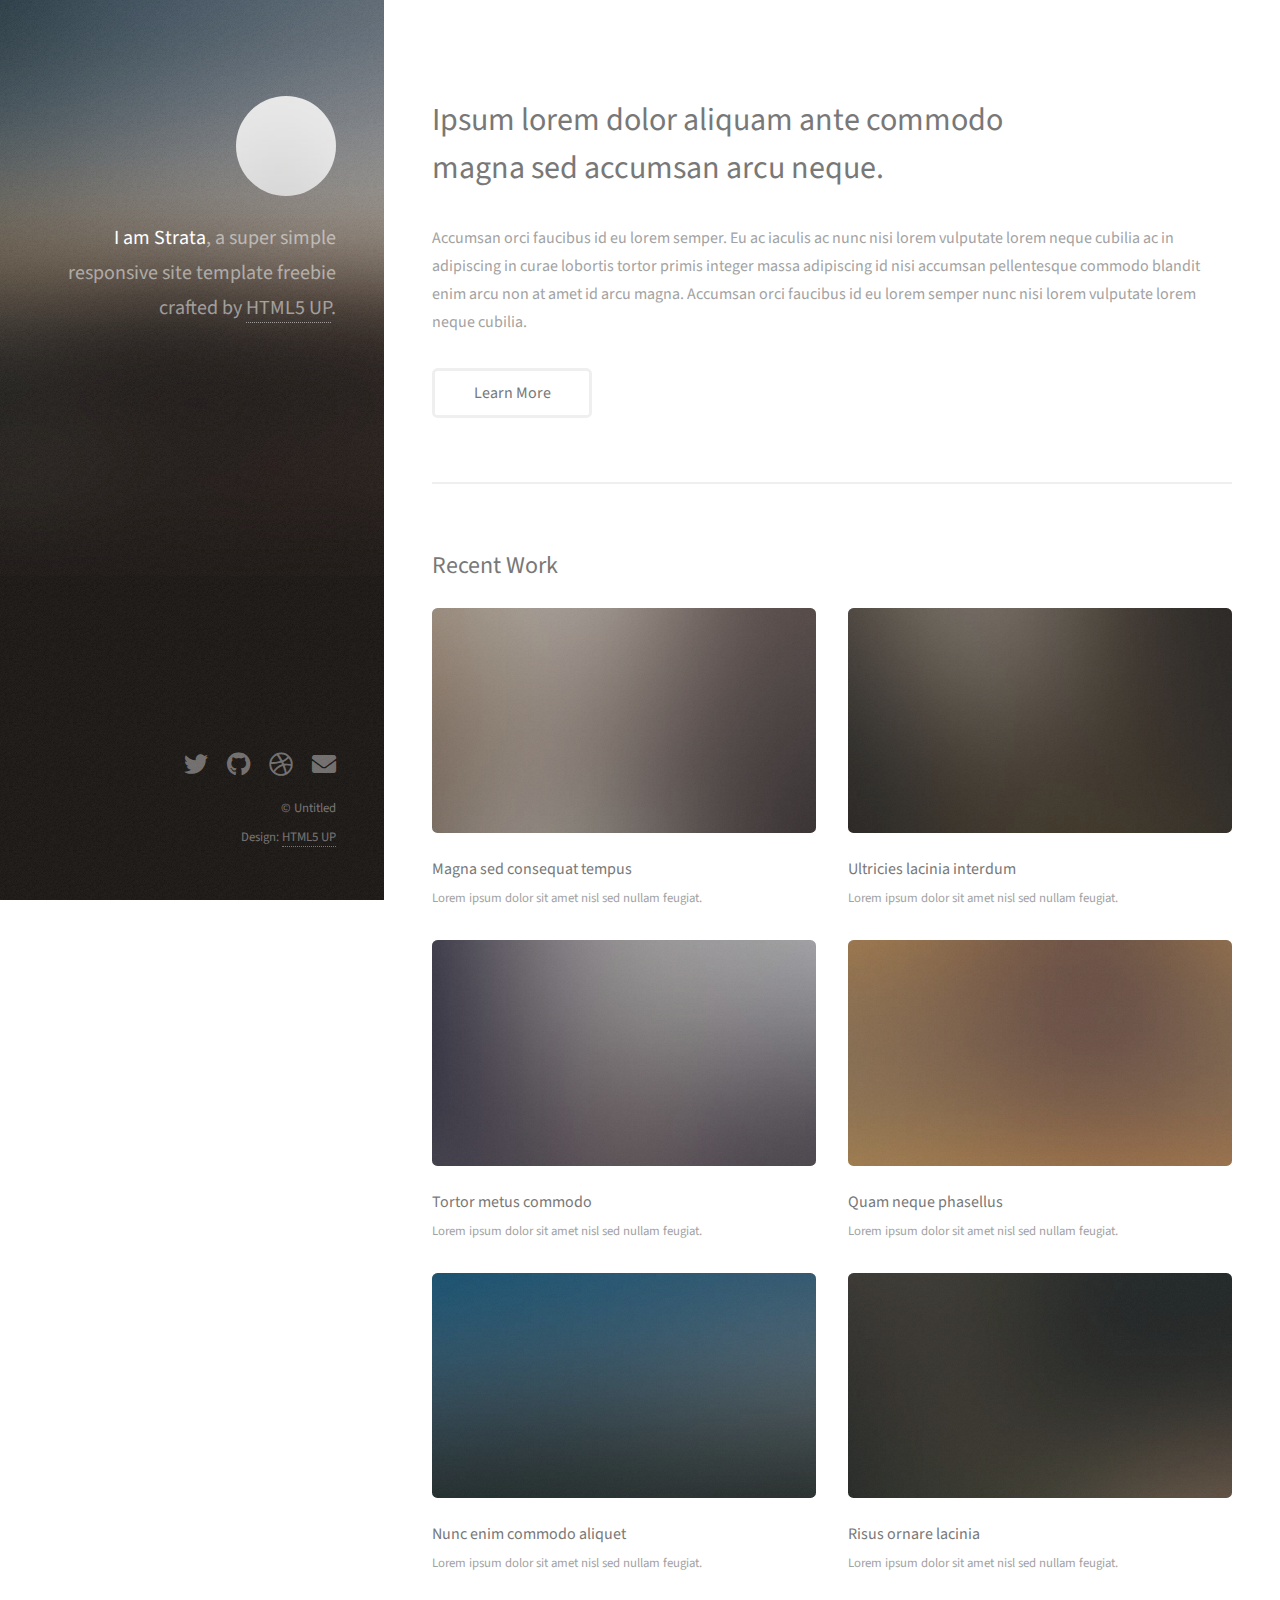
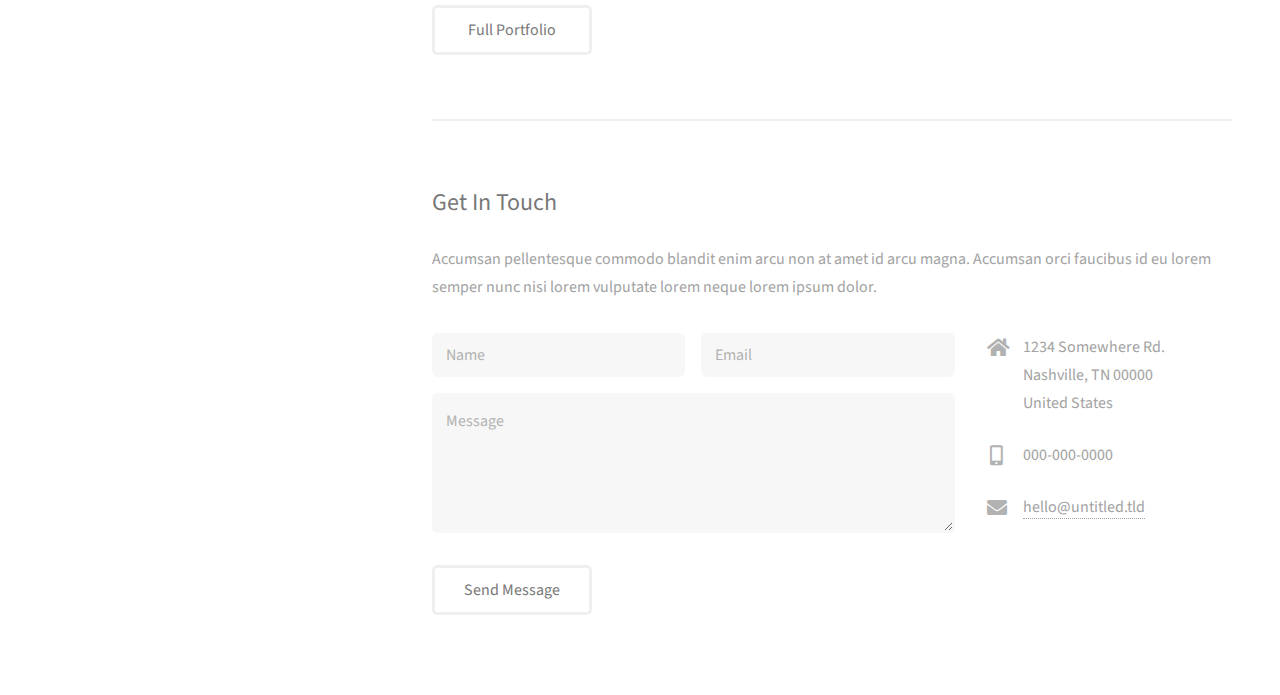
==== index.html @ 9d0e3646 "add theme" ====
<!DOCTYPE HTML>
<!--
	Strata by HTML5 UP
	html5up.net | @ajlkn
	Free for personal and commercial use under the CCA 3.0 license (html5up.net/license)
-->
<html>
	<head>
		<title>Strata by HTML5 UP</title>
		<meta charset="utf-8" />
		<meta name="viewport" content="width=device-width, initial-scale=1, user-scalable=no" />
		<link rel="stylesheet" href="assets/css/main.css" />
	</head>
	<body class="is-preload">

		<!-- Header -->
			<header id="header">
				<div class="inner">
					<a href="#" class="image avatar"><img src="images/avatar.jpg" alt="" /></a>
					<h1><strong>I am Strata</strong>, a super simple<br />
					responsive site template freebie<br />
					crafted by <a href="http://html5up.net">HTML5 UP</a>.</h1>
				</div>
			</header>

		<!-- Main -->
			<div id="main">

				<!-- One -->
					<section id="one">
						<header class="major">
							<h2>Ipsum lorem dolor aliquam ante commodo<br />
							magna sed accumsan arcu neque.</h2>
						</header>
						<p>Accumsan orci faucibus id eu lorem semper. Eu ac iaculis ac nunc nisi lorem vulputate lorem neque cubilia ac in adipiscing in curae lobortis tortor primis integer massa adipiscing id nisi accumsan pellentesque commodo blandit enim arcu non at amet id arcu magna. Accumsan orci faucibus id eu lorem semper nunc nisi lorem vulputate lorem neque cubilia.</p>
						<ul class="actions">
							<li><a href="#" class="button">Learn More</a></li>
						</ul>
					</section>

				<!-- Two -->
					<section id="two">
						<h2>Recent Work</h2>
						<div class="row">
							<article class="col-6 col-12-xsmall work-item">
								<a href="images/fulls/01.jpg" class="image fit thumb"><img src="images/thumbs/01.jpg" alt="" /></a>
								<h3>Magna sed consequat tempus</h3>
								<p>Lorem ipsum dolor sit amet nisl sed nullam feugiat.</p>
							</article>
							<article class="col-6 col-12-xsmall work-item">
								<a href="images/fulls/02.jpg" class="image fit thumb"><img src="images/thumbs/02.jpg" alt="" /></a>
								<h3>Ultricies lacinia interdum</h3>
								<p>Lorem ipsum dolor sit amet nisl sed nullam feugiat.</p>
							</article>
							<article class="col-6 col-12-xsmall work-item">
								<a href="images/fulls/03.jpg" class="image fit thumb"><img src="images/thumbs/03.jpg" alt="" /></a>
								<h3>Tortor metus commodo</h3>
								<p>Lorem ipsum dolor sit amet nisl sed nullam feugiat.</p>
							</article>
							<article class="col-6 col-12-xsmall work-item">
								<a href="images/fulls/04.jpg" class="image fit thumb"><img src="images/thumbs/04.jpg" alt="" /></a>
								<h3>Quam neque phasellus</h3>
								<p>Lorem ipsum dolor sit amet nisl sed nullam feugiat.</p>
							</article>
							<article class="col-6 col-12-xsmall work-item">
								<a href="images/fulls/05.jpg" class="image fit thumb"><img src="images/thumbs/05.jpg" alt="" /></a>
								<h3>Nunc enim commodo aliquet</h3>
								<p>Lorem ipsum dolor sit amet nisl sed nullam feugiat.</p>
							</article>
							<article class="col-6 col-12-xsmall work-item">
								<a href="images/fulls/06.jpg" class="image fit thumb"><img src="images/thumbs/06.jpg" alt="" /></a>
								<h3>Risus ornare lacinia</h3>
								<p>Lorem ipsum dolor sit amet nisl sed nullam feugiat.</p>
							</article>
						</div>
						<ul class="actions">
							<li><a href="#" class="button">Full Portfolio</a></li>
						</ul>
					</section>

				<!-- Three -->
					<section id="three">
						<h2>Get In Touch</h2>
						<p>Accumsan pellentesque commodo blandit enim arcu non at amet id arcu magna. Accumsan orci faucibus id eu lorem semper nunc nisi lorem vulputate lorem neque lorem ipsum dolor.</p>
						<div class="row">
							<div class="col-8 col-12-small">
								<form method="post" action="#">
									<div class="row gtr-uniform gtr-50">
										<div class="col-6 col-12-xsmall"><input type="text" name="name" id="name" placeholder="Name" /></div>
										<div class="col-6 col-12-xsmall"><input type="email" name="email" id="email" placeholder="Email" /></div>
										<div class="col-12"><textarea name="message" id="message" placeholder="Message" rows="4"></textarea></div>
									</div>
								</form>
								<ul class="actions">
									<li><input type="submit" value="Send Message" /></li>
								</ul>
							</div>
							<div class="col-4 col-12-small">
								<ul class="labeled-icons">
									<li>
										<h3 class="icon solid fa-home"><span class="label">Address</span></h3>
										1234 Somewhere Rd.<br />
										Nashville, TN 00000<br />
										United States
									</li>
									<li>
										<h3 class="icon solid fa-mobile-alt"><span class="label">Phone</span></h3>
										000-000-0000
									</li>
									<li>
										<h3 class="icon solid fa-envelope"><span class="label">Email</span></h3>
										<a href="#">hello@untitled.tld</a>
									</li>
								</ul>
							</div>
						</div>
					</section>

				<!-- Four -->
				<!--
					<section id="four">
						<h2>Elements</h2>

						<section>
							<h4>Text</h4>
							<p>This is <b>bold</b> and this is <strong>strong</strong>. This is <i>italic</i> and this is <em>emphasized</em>.
							This is <sup>superscript</sup> text and this is <sub>subscript</sub> text.
							This is <u>underlined</u> and this is code: <code>for (;;) { ... }</code>. Finally, <a href="#">this is a link</a>.</p>
							<hr />
							<header>
								<h4>Heading with a Subtitle</h4>
								<p>Lorem ipsum dolor sit amet nullam id egestas urna aliquam</p>
							</header>
							<p>Nunc lacinia ante nunc ac lobortis. Interdum adipiscing gravida odio porttitor sem non mi integer non faucibus ornare mi ut ante amet placerat aliquet. Volutpat eu sed ante lacinia sapien lorem accumsan varius montes viverra nibh in adipiscing blandit tempus accumsan.</p>
							<header>
								<h5>Heading with a Subtitle</h5>
								<p>Lorem ipsum dolor sit amet nullam id egestas urna aliquam</p>
							</header>
							<p>Nunc lacinia ante nunc ac lobortis. Interdum adipiscing gravida odio porttitor sem non mi integer non faucibus ornare mi ut ante amet placerat aliquet. Volutpat eu sed ante lacinia sapien lorem accumsan varius montes viverra nibh in adipiscing blandit tempus accumsan.</p>
							<hr />
							<h2>Heading Level 2</h2>
							<h3>Heading Level 3</h3>
							<h4>Heading Level 4</h4>
							<h5>Heading Level 5</h5>
							<h6>Heading Level 6</h6>
							<hr />
							<h5>Blockquote</h5>
							<blockquote>Fringilla nisl. Donec accumsan interdum nisi, quis tincidunt felis sagittis eget tempus euismod. Vestibulum ante ipsum primis in faucibus vestibulum. Blandit adipiscing eu felis iaculis volutpat ac adipiscing accumsan faucibus. Vestibulum ante ipsum primis in faucibus lorem ipsum dolor sit amet nullam adipiscing eu felis.</blockquote>
							<h5>Preformatted</h5>
							<pre><code>i = 0;

while (!deck.isInOrder()) {
print 'Iteration ' + i;
deck.shuffle();
i++;
}

print 'It took ' + i + ' iterations to sort the deck.';</code></pre>
						</section>

						<section>
							<h4>Lists</h4>
							<div class="row">
								<div class="col-6 col-12-xsmall">
									<h5>Unordered</h5>
									<ul>
										<li>Dolor pulvinar etiam magna etiam.</li>
										<li>Sagittis adipiscing lorem eleifend.</li>
										<li>Felis enim feugiat dolore viverra.</li>
									</ul>
									<h5>Alternate</h5>
									<ul class="alt">
										<li>Dolor pulvinar etiam magna etiam.</li>
										<li>Sagittis adipiscing lorem eleifend.</li>
										<li>Felis enim feugiat dolore viverra.</li>
									</ul>
								</div>
								<div class="col-6 col-12-xsmall">
									<h5>Ordered</h5>
									<ol>
										<li>Dolor pulvinar etiam magna etiam.</li>
										<li>Etiam vel felis at lorem sed viverra.</li>
										<li>Felis enim feugiat dolore viverra.</li>
										<li>Dolor pulvinar etiam magna etiam.</li>
										<li>Etiam vel felis at lorem sed viverra.</li>
										<li>Felis enim feugiat dolore viverra.</li>
									</ol>
									<h5>Icons</h5>
									<ul class="icons">
										<li><a href="#" class="icon brands fa-twitter"><span class="label">Twitter</span></a></li>
										<li><a href="#" class="icon brands fa-facebook-f"><span class="label">Facebook</span></a></li>
										<li><a href="#" class="icon brands fa-instagram"><span class="label">Instagram</span></a></li>
										<li><a href="#" class="icon brands fa-github"><span class="label">Github</span></a></li>
										<li><a href="#" class="icon brands fa-dribbble"><span class="label">Dribbble</span></a></li>
										<li><a href="#" class="icon brands fa-tumblr"><span class="label">Tumblr</span></a></li>
									</ul>
								</div>
							</div>
							<h5>Actions</h5>
							<ul class="actions">
								<li><a href="#" class="button primary">Default</a></li>
								<li><a href="#" class="button">Default</a></li>
							</ul>
							<ul class="actions small">
								<li><a href="#" class="button primary small">Small</a></li>
								<li><a href="#" class="button small">Small</a></li>
							</ul>
							<div class="row">
								<div class="col-6 col-12-small">
									<ul class="actions stacked">
										<li><a href="#" class="button primary">Default</a></li>
										<li><a href="#" class="button">Default</a></li>
									</ul>
								</div>
								<div class="col-6 col-12-small">
									<ul class="actions stacked">
										<li><a href="#" class="button primary small">Small</a></li>
										<li><a href="#" class="button small">Small</a></li>
									</ul>
								</div>
								<div class="col-6 col-12-small">
									<ul class="actions stacked">
										<li><a href="#" class="button primary fit">Default</a></li>
										<li><a href="#" class="button fit">Default</a></li>
									</ul>
								</div>
								<div class="col-6 col-12-small">
									<ul class="actions stacked">
										<li><a href="#" class="button primary small fit">Small</a></li>
										<li><a href="#" class="button small fit">Small</a></li>
									</ul>
								</div>
							</div>
						</section>

						<section>
							<h4>Table</h4>
							<h5>Default</h5>
							<div class="table-wrapper">
								<table>
									<thead>
										<tr>
											<th>Name</th>
											<th>Description</th>
											<th>Price</th>
										</tr>
									</thead>
									<tbody>
										<tr>
											<td>Item One</td>
											<td>Ante turpis integer aliquet porttitor.</td>
											<td>29.99</td>
										</tr>
										<tr>
											<td>Item Two</td>
											<td>Vis ac commodo adipiscing arcu aliquet.</td>
											<td>19.99</td>
										</tr>
										<tr>
											<td>Item Three</td>
											<td> Morbi faucibus arcu accumsan lorem.</td>
											<td>29.99</td>
										</tr>
										<tr>
											<td>Item Four</td>
											<td>Vitae integer tempus condimentum.</td>
											<td>19.99</td>
										</tr>
										<tr>
											<td>Item Five</td>
											<td>Ante turpis integer aliquet porttitor.</td>
											<td>29.99</td>
										</tr>
									</tbody>
									<tfoot>
										<tr>
											<td colspan="2"></td>
											<td>100.00</td>
										</tr>
									</tfoot>
								</table>
							</div>

							<h5>Alternate</h5>
							<div class="table-wrapper">
								<table class="alt">
									<thead>
										<tr>
											<th>Name</th>
											<th>Description</th>
											<th>Price</th>
										</tr>
									</thead>
									<tbody>
										<tr>
											<td>Item One</td>
											<td>Ante turpis integer aliquet porttitor.</td>
											<td>29.99</td>
										</tr>
										<tr>
											<td>Item Two</td>
											<td>Vis ac commodo adipiscing arcu aliquet.</td>
											<td>19.99</td>
										</tr>
										<tr>
											<td>Item Three</td>
											<td> Morbi faucibus arcu accumsan lorem.</td>
											<td>29.99</td>
										</tr>
										<tr>
											<td>Item Four</td>
											<td>Vitae integer tempus condimentum.</td>
											<td>19.99</td>
										</tr>
										<tr>
											<td>Item Five</td>
											<td>Ante turpis integer aliquet porttitor.</td>
											<td>29.99</td>
										</tr>
									</tbody>
									<tfoot>
										<tr>
											<td colspan="2"></td>
											<td>100.00</td>
										</tr>
									</tfoot>
								</table>
							</div>
						</section>

						<section>
							<h4>Buttons</h4>
							<ul class="actions">
								<li><a href="#" class="button primary">Primary</a></li>
								<li><a href="#" class="button">Default</a></li>
							</ul>
							<ul class="actions">
								<li><a href="#" class="button large">Large</a></li>
								<li><a href="#" class="button">Default</a></li>
								<li><a href="#" class="button small">Small</a></li>
							</ul>
							<ul class="actions fit">
								<li><a href="#" class="button primary fit">Fit</a></li>
								<li><a href="#" class="button fit">Fit</a></li>
							</ul>
							<ul class="actions fit small">
								<li><a href="#" class="button primary fit small">Fit + Small</a></li>
								<li><a href="#" class="button fit small">Fit + Small</a></li>
							</ul>
							<ul class="actions">
								<li><a href="#" class="button primary icon solid fa-download">Icon</a></li>
								<li><a href="#" class="button icon solid fa-download">Icon</a></li>
							</ul>
							<ul class="actions">
								<li><span class="button primary disabled">Primary</span></li>
								<li><span class="button disabled">Default</span></li>
							</ul>
						</section>

						<section>
							<h4>Form</h4>
							<form method="post" action="#">
								<div class="row gtr-uniform gtr-50">
									<div class="col-6 col-12-xsmall">
										<input type="text" name="demo-name" id="demo-name" value="" placeholder="Name" />
									</div>
									<div class="col-6 col-12-xsmall">
										<input type="email" name="demo-email" id="demo-email" value="" placeholder="Email" />
									</div>
									<div class="col-12">
										<select name="demo-category" id="demo-category">
											<option value="">- Category -</option>
											<option value="1">Manufacturing</option>
											<option value="1">Shipping</option>
											<option value="1">Administration</option>
											<option value="1">Human Resources</option>
										</select>
									</div>
									<div class="col-4 col-12-small">
										<input type="radio" id="demo-priority-low" name="demo-priority" checked>
										<label for="demo-priority-low">Low Priority</label>
									</div>
									<div class="col-4 col-12-small">
										<input type="radio" id="demo-priority-normal" name="demo-priority">
										<label for="demo-priority-normal">Normal Priority</label>
									</div>
									<div class="col-4 col-12-small">
										<input type="radio" id="demo-priority-high" name="demo-priority">
										<label for="demo-priority-high">High Priority</label>
									</div>
									<div class="col-6 col-12-small">
										<input type="checkbox" id="demo-copy" name="demo-copy">
										<label for="demo-copy">Email me a copy of this message</label>
									</div>
									<div class="col-6 col-12-small">
										<input type="checkbox" id="demo-human" name="demo-human" checked>
										<label for="demo-human">I am a human and not a robot</label>
									</div>
									<div class="col-12">
										<textarea name="demo-message" id="demo-message" placeholder="Enter your message" rows="6"></textarea>
									</div>
									<div class="col-12">
										<ul class="actions">
											<li><input type="submit" value="Send Message" class="primary" /></li>
											<li><input type="reset" value="Reset" /></li>
										</ul>
									</div>
								</div>
							</form>
						</section>

						<section>
							<h4>Image</h4>
							<h5>Fit</h5>
							<div class="box alt">
								<div class="row gtr-50 gtr-uniform">
									<div class="col-12"><span class="image fit"><img src="images/fulls/05.jpg" alt="" /></span></div>
									<div class="col-4"><span class="image fit"><img src="images/thumbs/01.jpg" alt="" /></span></div>
									<div class="col-4"><span class="image fit"><img src="images/thumbs/02.jpg" alt="" /></span></div>
									<div class="col-4"><span class="image fit"><img src="images/thumbs/03.jpg" alt="" /></span></div>
									<div class="col-4"><span class="image fit"><img src="images/thumbs/04.jpg" alt="" /></span></div>
									<div class="col-4"><span class="image fit"><img src="images/thumbs/05.jpg" alt="" /></span></div>
									<div class="col-4"><span class="image fit"><img src="images/thumbs/06.jpg" alt="" /></span></div>
									<div class="col-4"><span class="image fit"><img src="images/thumbs/03.jpg" alt="" /></span></div>
									<div class="col-4"><span class="image fit"><img src="images/thumbs/02.jpg" alt="" /></span></div>
									<div class="col-4"><span class="image fit"><img src="images/thumbs/01.jpg" alt="" /></span></div>
								</div>
							</div>
							<h5>Left &amp; Right</h5>
							<p><span class="image left"><img src="images/avatar.jpg" alt="" /></span>Fringilla nisl. Donec accumsan interdum nisi, quis tincidunt felis sagittis eget. tempus euismod. Vestibulum ante ipsum primis in faucibus vestibulum. Blandit adipiscing eu felis iaculis volutpat ac adipiscing accumsan eu faucibus. Integer ac pellentesque praesent tincidunt felis sagittis eget. tempus euismod. Vestibulum ante ipsum primis in faucibus vestibulum. Blandit adipiscing eu felis iaculis volutpat ac adipiscing accumsan eu faucibus. Integer ac pellentesque praesent. Donec accumsan interdum nisi, quis tincidunt felis sagittis eget. tempus euismod. Vestibulum ante ipsum primis in faucibus vestibulum. Blandit adipiscing eu felis iaculis volutpat ac adipiscing accumsan eu faucibus. Integer ac pellentesque praesent tincidunt felis sagittis eget. tempus euismod. Vestibulum ante ipsum primis in faucibus vestibulum. Blandit adipiscing eu felis iaculis volutpat ac adipiscing accumsan eu faucibus. Integer ac pellentesque praesent.</p>
							<p><span class="image right"><img src="images/avatar.jpg" alt="" /></span>Fringilla nisl. Donec accumsan interdum nisi, quis tincidunt felis sagittis eget. tempus euismod. Vestibulum ante ipsum primis in faucibus vestibulum. Blandit adipiscing eu felis iaculis volutpat ac adipiscing accumsan eu faucibus. Integer ac pellentesque praesent tincidunt felis sagittis eget. tempus euismod. Vestibulum ante ipsum primis in faucibus vestibulum. Blandit adipiscing eu felis iaculis volutpat ac adipiscing accumsan eu faucibus. Integer ac pellentesque praesent. Donec accumsan interdum nisi, quis tincidunt felis sagittis eget. tempus euismod. Vestibulum ante ipsum primis in faucibus vestibulum. Blandit adipiscing eu felis iaculis volutpat ac adipiscing accumsan eu faucibus. Integer ac pellentesque praesent tincidunt felis sagittis eget. tempus euismod. Vestibulum ante ipsum primis in faucibus vestibulum. Blandit adipiscing eu felis iaculis volutpat ac adipiscing accumsan eu faucibus. Integer ac pellentesque praesent.</p>
						</section>

					</section>
				-->

			</div>

		<!-- Footer -->
			<footer id="footer">
				<div class="inner">
					<ul class="icons">
						<li><a href="#" class="icon brands fa-twitter"><span class="label">Twitter</span></a></li>
						<li><a href="#" class="icon brands fa-github"><span class="label">Github</span></a></li>
						<li><a href="#" class="icon brands fa-dribbble"><span class="label">Dribbble</span></a></li>
						<li><a href="#" class="icon solid fa-envelope"><span class="label">Email</span></a></li>
					</ul>
					<ul class="copyright">
						<li>&copy; Untitled</li><li>Design: <a href="http://html5up.net">HTML5 UP</a></li>
					</ul>
				</div>
			</footer>

		<!-- Scripts -->
			<script src="assets/js/jquery.min.js"></script>
			<script src="assets/js/jquery.poptrox.min.js"></script>
			<script src="assets/js/browser.min.js"></script>
			<script src="assets/js/breakpoints.min.js"></script>
			<script src="assets/js/util.js"></script>
			<script src="assets/js/main.js"></script>

	</body>
</html>
---- assets/css/main.css ----
@import url("fontawesome-all.min.css");
@import url("https://fonts.googleapis.com/css?family=Source+Sans+Pro:400,400italic");

/*
	Strata by HTML5 UP
	html5up.net | @ajlkn
	Free for personal and commercial use under the CCA 3.0 license (html5up.net/license)
*/

html, body, div, span, applet, object,
iframe, h1, h2, h3, h4, h5, h6, p, blockquote,
pre, a, abbr, acronym, address, big, cite,
code, del, dfn, em, img, ins, kbd, q, s, samp,
small, strike, strong, sub, sup, tt, var, b,
u, i, center, dl, dt, dd, ol, ul, li, fieldset,
form, label, legend, table, caption, tbody,
tfoot, thead, tr, th, td, article, aside,
canvas, details, embed, figure, figcaption,
footer, header, hgroup, menu, nav, output, ruby,
section, summary, time, mark, audio, video {
	margin: 0;
	padding: 0;
	border: 0;
	font-size: 100%;
	font: inherit;
	vertical-align: baseline;}

article, aside, details, figcaption, figure,
footer, header, hgroup, menu, nav, section {
	display: block;}

body {
	line-height: 1;
}

ol, ul {
	list-style: none;
}

blockquote, q {
	quotes: none;
}

	blockquote:before, blockquote:after, q:before, q:after {
		content: '';
		content: none;
	}

table {
	border-collapse: collapse;
	border-spacing: 0;
}

body {
	-webkit-text-size-adjust: none;
}

mark {
	background-color: transparent;
	color: inherit;
}

input::-moz-focus-inner {
	border: 0;
	padding: 0;
}

input, select, textarea {
	-moz-appearance: none;
	-webkit-appearance: none;
	-ms-appearance: none;
	appearance: none;
}

/* Basic */

	html {
		box-sizing: border-box;
	}

	*, *:before, *:after {
		box-sizing: inherit;
	}

	body {
		background: #fff;
	}

		body.is-preload *, body.is-preload *:before, body.is-preload *:after {
			-moz-animation: none !important;
			-webkit-animation: none !important;
			-ms-animation: none !important;
			animation: none !important;
			-moz-transition: none !important;
			-webkit-transition: none !important;
			-ms-transition: none !important;
			transition: none !important;
		}

	body, input, select, textarea {
		color: #a2a2a2;
		font-family: "Source Sans Pro", Helvetica, sans-serif;
		font-size: 16pt;
		font-weight: 400;
		line-height: 1.75em;
	}

	a {
		-moz-transition: color 0.2s ease-in-out, border-color 0.2s ease-in-out;
		-webkit-transition: color 0.2s ease-in-out, border-color 0.2s ease-in-out;
		-ms-transition: color 0.2s ease-in-out, border-color 0.2s ease-in-out;
		transition: color 0.2s ease-in-out, border-color 0.2s ease-in-out;
		border-bottom: dotted 1px;
		color: #49bf9d;
		text-decoration: none;
	}

		a:hover {
			border-bottom-color: transparent;
			color: #49bf9d !important;
			text-decoration: none;
		}

	strong, b {
		color: #787878;
		font-weight: 400;
	}

	em, i {
		font-style: italic;
	}

	p {
		margin: 0 0 2em 0;
	}

	h1, h2, h3, h4, h5, h6 {
		color: #787878;
		font-weight: 400;
		line-height: 1em;
		margin: 0 0 1em 0;
	}

		h1 a, h2 a, h3 a, h4 a, h5 a, h6 a {
			color: inherit;
			text-decoration: none;
		}

	h1 {
		font-size: 2em;
		line-height: 1.5em;
	}

	h2 {
		font-size: 1.5em;
		line-height: 1.5em;
	}

	h3 {
		font-size: 1.25em;
		line-height: 1.5em;
	}

	h4 {
		font-size: 1.1em;
		line-height: 1.5em;
	}

	h5 {
		font-size: 0.9em;
		line-height: 1.5em;
	}

	h6 {
		font-size: 0.7em;
		line-height: 1.5em;
	}

	sub {
		font-size: 0.8em;
		position: relative;
		top: 0.5em;
	}

	sup {
		font-size: 0.8em;
		position: relative;
		top: -0.5em;
	}

	hr {
		border: 0;
		border-bottom: solid 2px #efefef;
		margin: 2em 0;
	}

		hr.major {
			margin: 3em 0;
		}

	blockquote {
		border-left: solid 6px #efefef;
		font-style: italic;
		margin: 0 0 2em 0;
		padding: 0.5em 0 0.5em 1.5em;
	}

	code {
		background: #f7f7f7;
		border-radius: 0.35em;
		border: solid 2px #efefef;
		font-family: "Courier New", monospace;
		font-size: 0.9em;
		margin: 0 0.25em;
		padding: 0.25em 0.65em;
	}

	pre {
		-webkit-overflow-scrolling: touch;
		font-family: "Courier New", monospace;
		font-size: 0.9em;
		margin: 0 0 2em 0;
	}

		pre code {
			display: block;
			line-height: 1.75em;
			padding: 1em 1.5em;
			overflow-x: auto;
		}

	.align-left {
		text-align: left;
	}

	.align-center {
		text-align: center;
	}

	.align-right {
		text-align: right;
	}

/* Container */

	.container {
		margin: 0 auto;
		max-width: calc(100% - 4em);
		width: 100%;
	}

		.container.xsmall {
			width: 25%;
		}

		.container.small {
			width: 50%;
		}

		.container.medium {
			width: 75%;
		}

		.container.large {
			width: 125%;
		}

		.container.xlarge {
			width: 150%;
		}

		.container.max {
			width: 100%;
		}

		@media screen and (max-width: 980px) {

			.container {
				width: 100% !important;
				max-width: 100% !important;
			}

		}

		@media screen and (max-width: 480px) {

			.container {
				max-width: calc(100% - 3em);
			}

		}

/* Row */

	.row {
		display: flex;
		flex-wrap: wrap;
		box-sizing: border-box;
		align-items: stretch;
	}

		.row > * {
			box-sizing: border-box;
		}

		.row.gtr-uniform > * > :last-child {
			margin-bottom: 0;
		}

		.row.aln-left {
			justify-content: flex-start;
		}

		.row.aln-center {
			justify-content: center;
		}

		.row.aln-right {
			justify-content: flex-end;
		}

		.row.aln-top {
			align-items: flex-start;
		}

		.row.aln-middle {
			align-items: center;
		}

		.row.aln-bottom {
			align-items: flex-end;
		}

		.row > .imp {
			order: -1;
		}

		.row > .col-1 {
			width: 8.33333%;
		}

		.row > .off-1 {
			margin-left: 8.33333%;
		}

		.row > .col-2 {
			width: 16.66667%;
		}

		.row > .off-2 {
			margin-left: 16.66667%;
		}

		.row > .col-3 {
			width: 25%;
		}

		.row > .off-3 {
			margin-left: 25%;
		}

		.row > .col-4 {
			width: 33.33333%;
		}

		.row > .off-4 {
			margin-left: 33.33333%;
		}

		.row > .col-5 {
			width: 41.66667%;
		}

		.row > .off-5 {
			margin-left: 41.66667%;
		}

		.row > .col-6 {
			width: 50%;
		}

		.row > .off-6 {
			margin-left: 50%;
		}

		.row > .col-7 {
			width: 58.33333%;
		}

		.row > .off-7 {
			margin-left: 58.33333%;
		}

		.row > .col-8 {
			width: 66.66667%;
		}

		.row > .off-8 {
			margin-left: 66.66667%;
		}

		.row > .col-9 {
			width: 75%;
		}

		.row > .off-9 {
			margin-left: 75%;
		}

		.row > .col-10 {
			width: 83.33333%;
		}

		.row > .off-10 {
			margin-left: 83.33333%;
		}

		.row > .col-11 {
			width: 91.66667%;
		}

		.row > .off-11 {
			margin-left: 91.66667%;
		}

		.row > .col-12 {
			width: 100%;
		}

		.row > .off-12 {
			margin-left: 100%;
		}

		.row.gtr-0 {
			margin-top: 0;
			margin-left: 0em;
		}

			.row.gtr-0 > * {
				padding: 0 0 0 0em;
			}

			.row.gtr-0.gtr-uniform {
				margin-top: 0em;
			}

				.row.gtr-0.gtr-uniform > * {
					padding-top: 0em;
				}

		.row.gtr-25 {
			margin-top: 0;
			margin-left: -0.625em;
		}

			.row.gtr-25 > * {
				padding: 0 0 0 0.625em;
			}

			.row.gtr-25.gtr-uniform {
				margin-top: -0.625em;
			}

				.row.gtr-25.gtr-uniform > * {
					padding-top: 0.625em;
				}

		.row.gtr-50 {
			margin-top: 0;
			margin-left: -1.25em;
		}

			.row.gtr-50 > * {
				padding: 0 0 0 1.25em;
			}

			.row.gtr-50.gtr-uniform {
				margin-top: -1.25em;
			}

				.row.gtr-50.gtr-uniform > * {
					padding-top: 1.25em;
				}

		.row {
			margin-top: 0;
			margin-left: -2.5em;
		}

			.row > * {
				padding: 0 0 0 2.5em;
			}

			.row.gtr-uniform {
				margin-top: -2.5em;
			}

				.row.gtr-uniform > * {
					padding-top: 2.5em;
				}

		.row.gtr-150 {
			margin-top: 0;
			margin-left: -3.75em;
		}

			.row.gtr-150 > * {
				padding: 0 0 0 3.75em;
			}

			.row.gtr-150.gtr-uniform {
				margin-top: -3.75em;
			}

				.row.gtr-150.gtr-uniform > * {
					padding-top: 3.75em;
				}

		.row.gtr-200 {
			margin-top: 0;
			margin-left: -5em;
		}

			.row.gtr-200 > * {
				padding: 0 0 0 5em;
			}

			.row.gtr-200.gtr-uniform {
				margin-top: -5em;
			}

				.row.gtr-200.gtr-uniform > * {
					padding-top: 5em;
				}

		@media screen and (max-width: 1800px) {

			.row {
				display: flex;
				flex-wrap: wrap;
				box-sizing: border-box;
				align-items: stretch;
			}

				.row > * {
					box-sizing: border-box;
				}

				.row.gtr-uniform > * > :last-child {
					margin-bottom: 0;
				}

				.row.aln-left {
					justify-content: flex-start;
				}

				.row.aln-center {
					justify-content: center;
				}

				.row.aln-right {
					justify-content: flex-end;
				}

				.row.aln-top {
					align-items: flex-start;
				}

				.row.aln-middle {
					align-items: center;
				}

				.row.aln-bottom {
					align-items: flex-end;
				}

				.row > .imp-xlarge {
					order: -1;
				}

				.row > .col-1-xlarge {
					width: 8.33333%;
				}

				.row > .off-1-xlarge {
					margin-left: 8.33333%;
				}

				.row > .col-2-xlarge {
					width: 16.66667%;
				}

				.row > .off-2-xlarge {
					margin-left: 16.66667%;
				}

				.row > .col-3-xlarge {
					width: 25%;
				}

				.row > .off-3-xlarge {
					margin-left: 25%;
				}

				.row > .col-4-xlarge {
					width: 33.33333%;
				}

				.row > .off-4-xlarge {
					margin-left: 33.33333%;
				}

				.row > .col-5-xlarge {
					width: 41.66667%;
				}

				.row > .off-5-xlarge {
					margin-left: 41.66667%;
				}

				.row > .col-6-xlarge {
					width: 50%;
				}

				.row > .off-6-xlarge {
					margin-left: 50%;
				}

				.row > .col-7-xlarge {
					width: 58.33333%;
				}

				.row > .off-7-xlarge {
					margin-left: 58.33333%;
				}

				.row > .col-8-xlarge {
					width: 66.66667%;
				}

				.row > .off-8-xlarge {
					margin-left: 66.66667%;
				}

				.row > .col-9-xlarge {
					width: 75%;
				}

				.row > .off-9-xlarge {
					margin-left: 75%;
				}

				.row > .col-10-xlarge {
					width: 83.33333%;
				}

				.row > .off-10-xlarge {
					margin-left: 83.33333%;
				}

				.row > .col-11-xlarge {
					width: 91.66667%;
				}

				.row > .off-11-xlarge {
					margin-left: 91.66667%;
				}

				.row > .col-12-xlarge {
					width: 100%;
				}

				.row > .off-12-xlarge {
					margin-left: 100%;
				}

				.row.gtr-0 {
					margin-top: 0;
					margin-left: 0em;
				}

					.row.gtr-0 > * {
						padding: 0 0 0 0em;
					}

					.row.gtr-0.gtr-uniform {
						margin-top: 0em;
					}

						.row.gtr-0.gtr-uniform > * {
							padding-top: 0em;
						}

				.row.gtr-25 {
					margin-top: 0;
					margin-left: -0.625em;
				}

					.row.gtr-25 > * {
						padding: 0 0 0 0.625em;
					}

					.row.gtr-25.gtr-uniform {
						margin-top: -0.625em;
					}

						.row.gtr-25.gtr-uniform > * {
							padding-top: 0.625em;
						}

				.row.gtr-50 {
					margin-top: 0;
					margin-left: -1.25em;
				}

					.row.gtr-50 > * {
						padding: 0 0 0 1.25em;
					}

					.row.gtr-50.gtr-uniform {
						margin-top: -1.25em;
					}

						.row.gtr-50.gtr-uniform > * {
							padding-top: 1.25em;
						}

				.row {
					margin-top: 0;
					margin-left: -2.5em;
				}

					.row > * {
						padding: 0 0 0 2.5em;
					}

					.row.gtr-uniform {
						margin-top: -2.5em;
					}

						.row.gtr-uniform > * {
							padding-top: 2.5em;
						}

				.row.gtr-150 {
					margin-top: 0;
					margin-left: -3.75em;
				}

					.row.gtr-150 > * {
						padding: 0 0 0 3.75em;
					}

					.row.gtr-150.gtr-uniform {
						margin-top: -3.75em;
					}

						.row.gtr-150.gtr-uniform > * {
							padding-top: 3.75em;
						}

				.row.gtr-200 {
					margin-top: 0;
					margin-left: -5em;
				}

					.row.gtr-200 > * {
						padding: 0 0 0 5em;
					}

					.row.gtr-200.gtr-uniform {
						margin-top: -5em;
					}

						.row.gtr-200.gtr-uniform > * {
							padding-top: 5em;
						}

		}

		@media screen and (max-width: 1280px) {

			.row {
				display: flex;
				flex-wrap: wrap;
				box-sizing: border-box;
				align-items: stretch;
			}

				.row > * {
					box-sizing: border-box;
				}

				.row.gtr-uniform > * > :last-child {
					margin-bottom: 0;
				}

				.row.aln-left {
					justify-content: flex-start;
				}

				.row.aln-center {
					justify-content: center;
				}

				.row.aln-right {
					justify-content: flex-end;
				}

				.row.aln-top {
					align-items: flex-start;
				}

				.row.aln-middle {
					align-items: center;
				}

				.row.aln-bottom {
					align-items: flex-end;
				}

				.row > .imp-large {
					order: -1;
				}

				.row > .col-1-large {
					width: 8.33333%;
				}

				.row > .off-1-large {
					margin-left: 8.33333%;
				}

				.row > .col-2-large {
					width: 16.66667%;
				}

				.row > .off-2-large {
					margin-left: 16.66667%;
				}

				.row > .col-3-large {
					width: 25%;
				}

				.row > .off-3-large {
					margin-left: 25%;
				}

				.row > .col-4-large {
					width: 33.33333%;
				}

				.row > .off-4-large {
					margin-left: 33.33333%;
				}

				.row > .col-5-large {
					width: 41.66667%;
				}

				.row > .off-5-large {
					margin-left: 41.66667%;
				}

				.row > .col-6-large {
					width: 50%;
				}

				.row > .off-6-large {
					margin-left: 50%;
				}

				.row > .col-7-large {
					width: 58.33333%;
				}

				.row > .off-7-large {
					margin-left: 58.33333%;
				}

				.row > .col-8-large {
					width: 66.66667%;
				}

				.row > .off-8-large {
					margin-left: 66.66667%;
				}

				.row > .col-9-large {
					width: 75%;
				}

				.row > .off-9-large {
					margin-left: 75%;
				}

				.row > .col-10-large {
					width: 83.33333%;
				}

				.row > .off-10-large {
					margin-left: 83.33333%;
				}

				.row > .col-11-large {
					width: 91.66667%;
				}

				.row > .off-11-large {
					margin-left: 91.66667%;
				}

				.row > .col-12-large {
					width: 100%;
				}

				.row > .off-12-large {
					margin-left: 100%;
				}

				.row.gtr-0 {
					margin-top: 0;
					margin-left: 0em;
				}

					.row.gtr-0 > * {
						padding: 0 0 0 0em;
					}

					.row.gtr-0.gtr-uniform {
						margin-top: 0em;
					}

						.row.gtr-0.gtr-uniform > * {
							padding-top: 0em;
						}

				.row.gtr-25 {
					margin-top: 0;
					margin-left: -0.5em;
				}

					.row.gtr-25 > * {
						padding: 0 0 0 0.5em;
					}

					.row.gtr-25.gtr-uniform {
						margin-top: -0.5em;
					}

						.row.gtr-25.gtr-uniform > * {
							padding-top: 0.5em;
						}

				.row.gtr-50 {
					margin-top: 0;
					margin-left: -1em;
				}

					.row.gtr-50 > * {
						padding: 0 0 0 1em;
					}

					.row.gtr-50.gtr-uniform {
						margin-top: -1em;
					}

						.row.gtr-50.gtr-uniform > * {
							padding-top: 1em;
						}

				.row {
					margin-top: 0;
					margin-left: -2em;
				}

					.row > * {
						padding: 0 0 0 2em;
					}

					.row.gtr-uniform {
						margin-top: -2em;
					}

						.row.gtr-uniform > * {
							padding-top: 2em;
						}

				.row.gtr-150 {
					margin-top: 0;
					margin-left: -3em;
				}

					.row.gtr-150 > * {
						padding: 0 0 0 3em;
					}

					.row.gtr-150.gtr-uniform {
						margin-top: -3em;
					}

						.row.gtr-150.gtr-uniform > * {
							padding-top: 3em;
						}

				.row.gtr-200 {
					margin-top: 0;
					margin-left: -4em;
				}

					.row.gtr-200 > * {
						padding: 0 0 0 4em;
					}

					.row.gtr-200.gtr-uniform {
						margin-top: -4em;
					}

						.row.gtr-200.gtr-uniform > * {
							padding-top: 4em;
						}

		}

		@media screen and (max-width: 980px) {

			.row {
				display: flex;
				flex-wrap: wrap;
				box-sizing: border-box;
				align-items: stretch;
			}

				.row > * {
					box-sizing: border-box;
				}

				.row.gtr-uniform > * > :last-child {
					margin-bottom: 0;
				}

				.row.aln-left {
					justify-content: flex-start;
				}

				.row.aln-center {
					justify-content: center;
				}

				.row.aln-right {
					justify-content: flex-end;
				}

				.row.aln-top {
					align-items: flex-start;
				}

				.row.aln-middle {
					align-items: center;
				}

				.row.aln-bottom {
					align-items: flex-end;
				}

				.row > .imp-medium {
					order: -1;
				}

				.row > .col-1-medium {
					width: 8.33333%;
				}

				.row > .off-1-medium {
					margin-left: 8.33333%;
				}

				.row > .col-2-medium {
					width: 16.66667%;
				}

				.row > .off-2-medium {
					margin-left: 16.66667%;
				}

				.row > .col-3-medium {
					width: 25%;
				}

				.row > .off-3-medium {
					margin-left: 25%;
				}

				.row > .col-4-medium {
					width: 33.33333%;
				}

				.row > .off-4-medium {
					margin-left: 33.33333%;
				}

				.row > .col-5-medium {
					width: 41.66667%;
				}

				.row > .off-5-medium {
					margin-left: 41.66667%;
				}

				.row > .col-6-medium {
					width: 50%;
				}

				.row > .off-6-medium {
					margin-left: 50%;
				}

				.row > .col-7-medium {
					width: 58.33333%;
				}

				.row > .off-7-medium {
					margin-left: 58.33333%;
				}

				.row > .col-8-medium {
					width: 66.66667%;
				}

				.row > .off-8-medium {
					margin-left: 66.66667%;
				}

				.row > .col-9-medium {
					width: 75%;
				}

				.row > .off-9-medium {
					margin-left: 75%;
				}

				.row > .col-10-medium {
					width: 83.33333%;
				}

				.row > .off-10-medium {
					margin-left: 83.33333%;
				}

				.row > .col-11-medium {
					width: 91.66667%;
				}

				.row > .off-11-medium {
					margin-left: 91.66667%;
				}

				.row > .col-12-medium {
					width: 100%;
				}

				.row > .off-12-medium {
					margin-left: 100%;
				}

				.row.gtr-0 {
					margin-top: 0;
					margin-left: 0em;
				}

					.row.gtr-0 > * {
						padding: 0 0 0 0em;
					}

					.row.gtr-0.gtr-uniform {
						margin-top: 0em;
					}

						.row.gtr-0.gtr-uniform > * {
							padding-top: 0em;
						}

				.row.gtr-25 {
					margin-top: 0;
					margin-left: -0.5em;
				}

					.row.gtr-25 > * {
						padding: 0 0 0 0.5em;
					}

					.row.gtr-25.gtr-uniform {
						margin-top: -0.5em;
					}

						.row.gtr-25.gtr-uniform > * {
							padding-top: 0.5em;
						}

				.row.gtr-50 {
					margin-top: 0;
					margin-left: -1em;
				}

					.row.gtr-50 > * {
						padding: 0 0 0 1em;
					}

					.row.gtr-50.gtr-uniform {
						margin-top: -1em;
					}

						.row.gtr-50.gtr-uniform > * {
							padding-top: 1em;
						}

				.row {
					margin-top: 0;
					margin-left: -2em;
				}

					.row > * {
						padding: 0 0 0 2em;
					}

					.row.gtr-uniform {
						margin-top: -2em;
					}

						.row.gtr-uniform > * {
							padding-top: 2em;
						}

				.row.gtr-150 {
					margin-top: 0;
					margin-left: -3em;
				}

					.row.gtr-150 > * {
						padding: 0 0 0 3em;
					}

					.row.gtr-150.gtr-uniform {
						margin-top: -3em;
					}

						.row.gtr-150.gtr-uniform > * {
							padding-top: 3em;
						}

				.row.gtr-200 {
					margin-top: 0;
					margin-left: -4em;
				}

					.row.gtr-200 > * {
						padding: 0 0 0 4em;
					}

					.row.gtr-200.gtr-uniform {
						margin-top: -4em;
					}

						.row.gtr-200.gtr-uniform > * {
							padding-top: 4em;
						}

		}

		@media screen and (max-width: 736px) {

			.row {
				display: flex;
				flex-wrap: wrap;
				box-sizing: border-box;
				align-items: stretch;
			}

				.row > * {
					box-sizing: border-box;
				}

				.row.gtr-uniform > * > :last-child {
					margin-bottom: 0;
				}

				.row.aln-left {
					justify-content: flex-start;
				}

				.row.aln-center {
					justify-content: center;
				}

				.row.aln-right {
					justify-content: flex-end;
				}

				.row.aln-top {
					align-items: flex-start;
				}

				.row.aln-middle {
					align-items: center;
				}

				.row.aln-bottom {
					align-items: flex-end;
				}

				.row > .imp-small {
					order: -1;
				}

				.row > .col-1-small {
					width: 8.33333%;
				}

				.row > .off-1-small {
					margin-left: 8.33333%;
				}

				.row > .col-2-small {
					width: 16.66667%;
				}

				.row > .off-2-small {
					margin-left: 16.66667%;
				}

				.row > .col-3-small {
					width: 25%;
				}

				.row > .off-3-small {
					margin-left: 25%;
				}

				.row > .col-4-small {
					width: 33.33333%;
				}

				.row > .off-4-small {
					margin-left: 33.33333%;
				}

				.row > .col-5-small {
					width: 41.66667%;
				}

				.row > .off-5-small {
					margin-left: 41.66667%;
				}

				.row > .col-6-small {
					width: 50%;
				}

				.row > .off-6-small {
					margin-left: 50%;
				}

				.row > .col-7-small {
					width: 58.33333%;
				}

				.row > .off-7-small {
					margin-left: 58.33333%;
				}

				.row > .col-8-small {
					width: 66.66667%;
				}

				.row > .off-8-small {
					margin-left: 66.66667%;
				}

				.row > .col-9-small {
					width: 75%;
				}

				.row > .off-9-small {
					margin-left: 75%;
				}

				.row > .col-10-small {
					width: 83.33333%;
				}

				.row > .off-10-small {
					margin-left: 83.33333%;
				}

				.row > .col-11-small {
					width: 91.66667%;
				}

				.row > .off-11-small {
					margin-left: 91.66667%;
				}

				.row > .col-12-small {
					width: 100%;
				}

				.row > .off-12-small {
					margin-left: 100%;
				}

				.row.gtr-0 {
					margin-top: 0;
					margin-left: 0em;
				}

					.row.gtr-0 > * {
						padding: 0 0 0 0em;
					}

					.row.gtr-0.gtr-uniform {
						margin-top: 0em;
					}

						.row.gtr-0.gtr-uniform > * {
							padding-top: 0em;
						}

				.row.gtr-25 {
					margin-top: 0;
					margin-left: -0.375em;
				}

					.row.gtr-25 > * {
						padding: 0 0 0 0.375em;
					}

					.row.gtr-25.gtr-uniform {
						margin-top: -0.375em;
					}

						.row.gtr-25.gtr-uniform > * {
							padding-top: 0.375em;
						}

				.row.gtr-50 {
					margin-top: 0;
					margin-left: -0.75em;
				}

					.row.gtr-50 > * {
						padding: 0 0 0 0.75em;
					}

					.row.gtr-50.gtr-uniform {
						margin-top: -0.75em;
					}

						.row.gtr-50.gtr-uniform > * {
							padding-top: 0.75em;
						}

				.row {
					margin-top: 0;
					margin-left: -1.5em;
				}

					.row > * {
						padding: 0 0 0 1.5em;
					}

					.row.gtr-uniform {
						margin-top: -1.5em;
					}

						.row.gtr-uniform > * {
							padding-top: 1.5em;
						}

				.row.gtr-150 {
					margin-top: 0;
					margin-left: -2.25em;
				}

					.row.gtr-150 > * {
						padding: 0 0 0 2.25em;
					}

					.row.gtr-150.gtr-uniform {
						margin-top: -2.25em;
					}

						.row.gtr-150.gtr-uniform > * {
							padding-top: 2.25em;
						}

				.row.gtr-200 {
					margin-top: 0;
					margin-left: -3em;
				}

					.row.gtr-200 > * {
						padding: 0 0 0 3em;
					}

					.row.gtr-200.gtr-uniform {
						margin-top: -3em;
					}

						.row.gtr-200.gtr-uniform > * {
							padding-top: 3em;
						}

		}

		@media screen and (max-width: 480px) {

			.row {
				display: flex;
				flex-wrap: wrap;
				box-sizing: border-box;
				align-items: stretch;
			}

				.row > * {
					box-sizing: border-box;
				}

				.row.gtr-uniform > * > :last-child {
					margin-bottom: 0;
				}

				.row.aln-left {
					justify-content: flex-start;
				}

				.row.aln-center {
					justify-content: center;
				}

				.row.aln-right {
					justify-content: flex-end;
				}

				.row.aln-top {
					align-items: flex-start;
				}

				.row.aln-middle {
					align-items: center;
				}

				.row.aln-bottom {
					align-items: flex-end;
				}

				.row > .imp-xsmall {
					order: -1;
				}

				.row > .col-1-xsmall {
					width: 8.33333%;
				}

				.row > .off-1-xsmall {
					margin-left: 8.33333%;
				}

				.row > .col-2-xsmall {
					width: 16.66667%;
				}

				.row > .off-2-xsmall {
					margin-left: 16.66667%;
				}

				.row > .col-3-xsmall {
					width: 25%;
				}

				.row > .off-3-xsmall {
					margin-left: 25%;
				}

				.row > .col-4-xsmall {
					width: 33.33333%;
				}

				.row > .off-4-xsmall {
					margin-left: 33.33333%;
				}

				.row > .col-5-xsmall {
					width: 41.66667%;
				}

				.row > .off-5-xsmall {
					margin-left: 41.66667%;
				}

				.row > .col-6-xsmall {
					width: 50%;
				}

				.row > .off-6-xsmall {
					margin-left: 50%;
				}

				.row > .col-7-xsmall {
					width: 58.33333%;
				}

				.row > .off-7-xsmall {
					margin-left: 58.33333%;
				}

				.row > .col-8-xsmall {
					width: 66.66667%;
				}

				.row > .off-8-xsmall {
					margin-left: 66.66667%;
				}

				.row > .col-9-xsmall {
					width: 75%;
				}

				.row > .off-9-xsmall {
					margin-left: 75%;
				}

				.row > .col-10-xsmall {
					width: 83.33333%;
				}

				.row > .off-10-xsmall {
					margin-left: 83.33333%;
				}

				.row > .col-11-xsmall {
					width: 91.66667%;
				}

				.row > .off-11-xsmall {
					margin-left: 91.66667%;
				}

				.row > .col-12-xsmall {
					width: 100%;
				}

				.row > .off-12-xsmall {
					margin-left: 100%;
				}

				.row.gtr-0 {
					margin-top: 0;
					margin-left: 0em;
				}

					.row.gtr-0 > * {
						padding: 0 0 0 0em;
					}

					.row.gtr-0.gtr-uniform {
						margin-top: 0em;
					}

						.row.gtr-0.gtr-uniform > * {
							padding-top: 0em;
						}

				.row.gtr-25 {
					margin-top: 0;
					margin-left: -0.375em;
				}

					.row.gtr-25 > * {
						padding: 0 0 0 0.375em;
					}

					.row.gtr-25.gtr-uniform {
						margin-top: -0.375em;
					}

						.row.gtr-25.gtr-uniform > * {
							padding-top: 0.375em;
						}

				.row.gtr-50 {
					margin-top: 0;
					margin-left: -0.75em;
				}

					.row.gtr-50 > * {
						padding: 0 0 0 0.75em;
					}

					.row.gtr-50.gtr-uniform {
						margin-top: -0.75em;
					}

						.row.gtr-50.gtr-uniform > * {
							padding-top: 0.75em;
						}

				.row {
					margin-top: 0;
					margin-left: -1.5em;
				}

					.row > * {
						padding: 0 0 0 1.5em;
					}

					.row.gtr-uniform {
						margin-top: -1.5em;
					}

						.row.gtr-uniform > * {
							padding-top: 1.5em;
						}

				.row.gtr-150 {
					margin-top: 0;
					margin-left: -2.25em;
				}

					.row.gtr-150 > * {
						padding: 0 0 0 2.25em;
					}

					.row.gtr-150.gtr-uniform {
						margin-top: -2.25em;
					}

						.row.gtr-150.gtr-uniform > * {
							padding-top: 2.25em;
						}

				.row.gtr-200 {
					margin-top: 0;
					margin-left: -3em;
				}

					.row.gtr-200 > * {
						padding: 0 0 0 3em;
					}

					.row.gtr-200.gtr-uniform {
						margin-top: -3em;
					}

						.row.gtr-200.gtr-uniform > * {
							padding-top: 3em;
						}

		}

/* Section/Article */

	section.special, article.special {
		text-align: center;
	}

	header p {
		color: #b2b2b2;
		position: relative;
		margin: 0 0 1.5em 0;
	}

	header h2 + p {
		font-size: 1.25em;
		margin-top: -1em;
		line-height: 1.5em;
	}

	header h3 + p {
		font-size: 1.1em;
		margin-top: -0.8em;
		line-height: 1.5em;
	}

	header h4 + p,
	header h5 + p,
	header h6 + p {
		font-size: 0.9em;
		margin-top: -0.6em;
		line-height: 1.5em;
	}

	header.major h2 {
		font-size: 2em;
	}

/* Form */

	form {
		margin: 0 0 2em 0;
	}

	label {
		color: #787878;
		display: block;
		font-size: 0.9em;
		font-weight: 400;
		margin: 0 0 1em 0;
	}

	input[type="text"],
	input[type="password"],
	input[type="email"],
	select,
	textarea {
		-moz-appearance: none;
		-webkit-appearance: none;
		-ms-appearance: none;
		appearance: none;
		background: #f7f7f7;
		border-radius: 0.35em;
		border: solid 2px transparent;
		color: inherit;
		display: block;
		outline: 0;
		padding: 0 0.75em;
		text-decoration: none;
		width: 100%;
	}

		input[type="text"]:invalid,
		input[type="password"]:invalid,
		input[type="email"]:invalid,
		select:invalid,
		textarea:invalid {
			box-shadow: none;
		}

		input[type="text"]:focus,
		input[type="password"]:focus,
		input[type="email"]:focus,
		select:focus,
		textarea:focus {
			border-color: #49bf9d;
		}

	select {
		background-image: url("data:image/svg+xml;charset=utf8,%3Csvg xmlns='http://www.w3.org/2000/svg' width='40' height='40' preserveAspectRatio='none' viewBox='0 0 40 40'%3E%3Cpath d='M9.4,12.3l10.4,10.4l10.4-10.4c0.2-0.2,0.5-0.4,0.9-0.4c0.3,0,0.6,0.1,0.9,0.4l3.3,3.3c0.2,0.2,0.4,0.5,0.4,0.9 c0,0.4-0.1,0.6-0.4,0.9L20.7,31.9c-0.2,0.2-0.5,0.4-0.9,0.4c-0.3,0-0.6-0.1-0.9-0.4L4.3,17.3c-0.2-0.2-0.4-0.5-0.4-0.9 c0-0.4,0.1-0.6,0.4-0.9l3.3-3.3c0.2-0.2,0.5-0.4,0.9-0.4S9.1,12.1,9.4,12.3z' fill='%23dfdfdf' /%3E%3C/svg%3E");
		background-size: 1.25rem;
		background-repeat: no-repeat;
		background-position: calc(100% - 1rem) center;
		height: 2.75em;
		padding-right: 2.75em;
		text-overflow: ellipsis;
	}

		select option {
			color: #787878;
			background: #fff;
		}

		select:focus::-ms-value {
			background-color: transparent;
		}

		select::-ms-expand {
			display: none;
		}

	input[type="text"],
	input[type="password"],
	input[type="email"],
	select {
		height: 2.75em;
	}

	textarea {
		padding: 0.75em;
	}

	input[type="checkbox"],
	input[type="radio"] {
		-moz-appearance: none;
		-webkit-appearance: none;
		-ms-appearance: none;
		appearance: none;
		display: block;
		float: left;
		margin-right: -2em;
		opacity: 0;
		width: 1em;
		z-index: -1;
	}

		input[type="checkbox"] + label,
		input[type="radio"] + label {
			text-decoration: none;
			color: #a2a2a2;
			cursor: pointer;
			display: inline-block;
			font-size: 1em;
			font-weight: 400;
			padding-left: 2.4em;
			padding-right: 0.75em;
			position: relative;
		}

			input[type="checkbox"] + label:before,
			input[type="radio"] + label:before {
				-moz-osx-font-smoothing: grayscale;
				-webkit-font-smoothing: antialiased;
				display: inline-block;
				font-style: normal;
				font-variant: normal;
				text-rendering: auto;
				line-height: 1;
				text-transform: none !important;
				font-family: 'Font Awesome 5 Free';
				font-weight: 900;
			}

			input[type="checkbox"] + label:before,
			input[type="radio"] + label:before {
				background: #f7f7f7;
				border-radius: 0.35em;
				border: solid 2px transparent;
				content: '';
				display: inline-block;
				font-size: 0.8em;
				height: 2.0625em;
				left: 0;
				line-height: 1.85625em;
				position: absolute;
				text-align: center;
				top: 0;
				width: 2.0625em;
			}

		input[type="checkbox"]:checked + label:before,
		input[type="radio"]:checked + label:before {
			background: #787878;
			border-color: #787878;
			color: #fff;
			content: '\f00c';
		}

		input[type="checkbox"]:focus + label:before,
		input[type="radio"]:focus + label:before {
			border-color: #49bf9d;
		}

	input[type="checkbox"] + label:before {
		border-radius: 0.35em;
	}

	input[type="radio"] + label:before {
		border-radius: 100%;
	}

	::-webkit-input-placeholder {
		color: #b2b2b2 !important;
		opacity: 1.0;
	}

	:-moz-placeholder {
		color: #b2b2b2 !important;
		opacity: 1.0;
	}

	::-moz-placeholder {
		color: #b2b2b2 !important;
		opacity: 1.0;
	}

	:-ms-input-placeholder {
		color: #b2b2b2 !important;
		opacity: 1.0;
	}

/* Box */

	.box {
		border-radius: 0.35em;
		border: solid 2px #efefef;
		margin-bottom: 2em;
		padding: 1.5em;
	}

		.box > :last-child,
		.box > :last-child > :last-child,
		.box > :last-child > :last-child > :last-child {
			margin-bottom: 0;
		}

		.box.alt {
			border: 0;
			border-radius: 0;
			padding: 0;
		}

/* Icon */

	.icon {
		text-decoration: none;
		border-bottom: none;
		position: relative;
	}

		.icon:before {
			-moz-osx-font-smoothing: grayscale;
			-webkit-font-smoothing: antialiased;
			display: inline-block;
			font-style: normal;
			font-variant: normal;
			text-rendering: auto;
			line-height: 1;
			text-transform: none !important;
			font-family: 'Font Awesome 5 Free';
			font-weight: 400;
		}

		.icon > .label {
			display: none;
		}

		.icon:before {
			line-height: inherit;
		}

		.icon.solid:before {
			font-weight: 900;
		}

		.icon.brands:before {
			font-family: 'Font Awesome 5 Brands';
		}

/* Image */

	.image {
		border-radius: 0.35em;
		border: 0;
		display: inline-block;
		position: relative;
	}

		.image:before {
			-moz-transition: opacity 0.2s ease-in-out;
			-webkit-transition: opacity 0.2s ease-in-out;
			-ms-transition: opacity 0.2s ease-in-out;
			transition: opacity 0.2s ease-in-out;
			background: url("images/overlay.png");
			border-radius: 0.35em;
			content: '';
			display: block;
			height: 100%;
			left: 0;
			opacity: 0.5;
			position: absolute;
			top: 0;
			width: 100%;
		}

		.image.thumb {
			text-align: center;
		}

			.image.thumb:after {
				-moz-transition: opacity 0.2s ease-in-out;
				-webkit-transition: opacity 0.2s ease-in-out;
				-ms-transition: opacity 0.2s ease-in-out;
				transition: opacity 0.2s ease-in-out;
				border-radius: 0.35em;
				border: solid 3px rgba(255, 255, 255, 0.5);
				color: #fff;
				content: 'View';
				display: inline-block;
				font-size: 0.8em;
				font-weight: 400;
				left: 50%;
				line-height: 2.25em;
				margin: -1.25em 0 0 -3em;
				opacity: 0;
				padding: 0 1.5em;
				position: absolute;
				text-align: center;
				text-decoration: none;
				top: 50%;
				white-space: nowrap;
			}

			.image.thumb:hover:after {
				opacity: 1.0;
			}

			.image.thumb:hover:before {
				background: url("images/overlay.png"), url("images/overlay.png");
				opacity: 1.0;
			}

		.image img {
			border-radius: 0.35em;
			display: block;
		}

		.image.left {
			float: left;
			margin: 0 1.5em 1em 0;
			top: 0.25em;
		}

		.image.right {
			float: right;
			margin: 0 0 1em 1.5em;
			top: 0.25em;
		}

		.image.left, .image.right {
			max-width: 40%;
		}

			.image.left img, .image.right img {
				width: 100%;
			}

		.image.fit {
			display: block;
			margin: 0 0 2em 0;
			width: 100%;
		}

			.image.fit img {
				width: 100%;
			}

		.image.avatar {
			border-radius: 100%;
		}

			.image.avatar:before {
				display: none;
			}

			.image.avatar img {
				border-radius: 100%;
				width: 100%;
			}

/* List */

	ol {
		list-style: decimal;
		margin: 0 0 2em 0;
		padding-left: 1.25em;
	}

		ol li {
			padding-left: 0.25em;
		}

	ul {
		list-style: disc;
		margin: 0 0 2em 0;
		padding-left: 1em;
	}

		ul li {
			padding-left: 0.5em;
		}

		ul.alt {
			list-style: none;
			padding-left: 0;
		}

			ul.alt li {
				border-top: solid 2px #efefef;
				padding: 0.5em 0;
			}

				ul.alt li:first-child {
					border-top: 0;
					padding-top: 0;
				}

	dl {
		margin: 0 0 2em 0;
	}

/* Icons */

	ul.icons {
		cursor: default;
		list-style: none;
		padding-left: 0;
	}

		ul.icons li {
			display: inline-block;
			padding: 0 1em 0 0;
		}

			ul.icons li:last-child {
				padding-right: 0;
			}

			ul.icons li .icon:before {
				font-size: 1.5em;
			}

/* Labeled Icons */

	ul.labeled-icons {
		list-style: none;
		padding: 0;
	}

		ul.labeled-icons li {
			line-height: 1.75em;
			margin: 1.5em 0 0 0;
			padding-left: 2.25em;
			position: relative;
		}

			ul.labeled-icons li:first-child {
				margin-top: 0;
			}

			ul.labeled-icons li a {
				color: inherit;
			}

			ul.labeled-icons li h3 {
				color: #b2b2b2;
				left: 0;
				position: absolute;
				text-align: center;
				top: 0;
				width: 1em;
			}

/* Actions */

	ul.actions {
		display: -moz-flex;
		display: -webkit-flex;
		display: -ms-flex;
		display: flex;
		cursor: default;
		list-style: none;
		margin-left: -1em;
		padding-left: 0;
	}

		ul.actions li {
			padding: 0 0 0 1em;
			vertical-align: middle;
		}

		ul.actions.special {
			-moz-justify-content: center;
			-webkit-justify-content: center;
			-ms-justify-content: center;
			justify-content: center;
			width: 100%;
			margin-left: 0;
		}

			ul.actions.special li:first-child {
				padding-left: 0;
			}

		ul.actions.stacked {
			-moz-flex-direction: column;
			-webkit-flex-direction: column;
			-ms-flex-direction: column;
			flex-direction: column;
			margin-left: 0;
		}

			ul.actions.stacked li {
				padding: 1.3em 0 0 0;
			}

				ul.actions.stacked li:first-child {
					padding-top: 0;
				}

		ul.actions.fit {
			width: calc(100% + 1em);
		}

			ul.actions.fit li {
				-moz-flex-grow: 1;
				-webkit-flex-grow: 1;
				-ms-flex-grow: 1;
				flex-grow: 1;
				-moz-flex-shrink: 1;
				-webkit-flex-shrink: 1;
				-ms-flex-shrink: 1;
				flex-shrink: 1;
				width: 100%;
			}

				ul.actions.fit li > * {
					width: 100%;
				}

			ul.actions.fit.stacked {
				width: 100%;
			}

		@media screen and (max-width: 480px) {

			ul.actions:not(.fixed) {
				-moz-flex-direction: column;
				-webkit-flex-direction: column;
				-ms-flex-direction: column;
				flex-direction: column;
				margin-left: 0;
				width: 100% !important;
			}

				ul.actions:not(.fixed) li {
					-moz-flex-grow: 1;
					-webkit-flex-grow: 1;
					-ms-flex-grow: 1;
					flex-grow: 1;
					-moz-flex-shrink: 1;
					-webkit-flex-shrink: 1;
					-ms-flex-shrink: 1;
					flex-shrink: 1;
					padding: 1em 0 0 0;
					text-align: center;
					width: 100%;
				}

					ul.actions:not(.fixed) li > * {
						width: 100%;
					}

					ul.actions:not(.fixed) li:first-child {
						padding-top: 0;
					}

					ul.actions:not(.fixed) li input[type="submit"],
					ul.actions:not(.fixed) li input[type="reset"],
					ul.actions:not(.fixed) li input[type="button"],
					ul.actions:not(.fixed) li button,
					ul.actions:not(.fixed) li .button {
						width: 100%;
					}

						ul.actions:not(.fixed) li input[type="submit"].icon:before,
						ul.actions:not(.fixed) li input[type="reset"].icon:before,
						ul.actions:not(.fixed) li input[type="button"].icon:before,
						ul.actions:not(.fixed) li button.icon:before,
						ul.actions:not(.fixed) li .button.icon:before {
							margin-left: -0.5em;
						}

		}

/* Table */

	.table-wrapper {
		-webkit-overflow-scrolling: touch;
		overflow-x: auto;
	}

	table {
		margin: 0 0 2em 0;
		width: 100%;
	}

		table tbody tr {
			border: solid 1px #efefef;
			border-left: 0;
			border-right: 0;
		}

			table tbody tr:nth-child(2n + 1) {
				background-color: #f7f7f7;
			}

		table td {
			padding: 0.75em 0.75em;
		}

		table th {
			color: #787878;
			font-size: 0.9em;
			font-weight: 400;
			padding: 0 0.75em 0.75em 0.75em;
			text-align: left;
		}

		table thead {
			border-bottom: solid 2px #efefef;
		}

		table tfoot {
			border-top: solid 2px #efefef;
		}

		table.alt {
			border-collapse: separate;
		}

			table.alt tbody tr td {
				border: solid 2px #efefef;
				border-left-width: 0;
				border-top-width: 0;
			}

				table.alt tbody tr td:first-child {
					border-left-width: 2px;
				}

			table.alt tbody tr:first-child td {
				border-top-width: 2px;
			}

			table.alt thead {
				border-bottom: 0;
			}

			table.alt tfoot {
				border-top: 0;
			}

/* Button */

	input[type="submit"],
	input[type="reset"],
	input[type="button"],
	.button {
		-moz-appearance: none;
		-webkit-appearance: none;
		-ms-appearance: none;
		appearance: none;
		-moz-transition: background-color 0.2s ease-in-out, color 0.2s ease-in-out, border-color 0.2s ease-in-out;
		-webkit-transition: background-color 0.2s ease-in-out, color 0.2s ease-in-out, border-color 0.2s ease-in-out;
		-ms-transition: background-color 0.2s ease-in-out, color 0.2s ease-in-out, border-color 0.2s ease-in-out;
		transition: background-color 0.2s ease-in-out, color 0.2s ease-in-out, border-color 0.2s ease-in-out;
		background-color: transparent;
		border-radius: 0.35em;
		border: solid 3px #efefef;
		color: #787878 !important;
		cursor: pointer;
		display: inline-block;
		font-weight: 400;
		height: 3.15em;
		height: calc(2.75em + 6px);
		line-height: 2.75em;
		min-width: 10em;
		padding: 0 1.5em;
		text-align: center;
		text-decoration: none;
		white-space: nowrap;
	}

		input[type="submit"]:hover,
		input[type="reset"]:hover,
		input[type="button"]:hover,
		.button:hover {
			border-color: #49bf9d;
			color: #49bf9d !important;
		}

		input[type="submit"]:active,
		input[type="reset"]:active,
		input[type="button"]:active,
		.button:active {
			background-color: rgba(73, 191, 157, 0.1);
			border-color: #49bf9d;
			color: #49bf9d !important;
		}

		input[type="submit"].icon,
		input[type="reset"].icon,
		input[type="button"].icon,
		.button.icon {
			padding-left: 1.35em;
		}

			input[type="submit"].icon:before,
			input[type="reset"].icon:before,
			input[type="button"].icon:before,
			.button.icon:before {
				margin-right: 0.5em;
			}

		input[type="submit"].fit,
		input[type="reset"].fit,
		input[type="button"].fit,
		.button.fit {
			min-width: 0;
			width: 100%;
		}

		input[type="submit"].small,
		input[type="reset"].small,
		input[type="button"].small,
		.button.small {
			font-size: 0.8em;
		}

		input[type="submit"].large,
		input[type="reset"].large,
		input[type="button"].large,
		.button.large {
			font-size: 1.35em;
		}

		input[type="submit"].primary,
		input[type="reset"].primary,
		input[type="button"].primary,
		.button.primary {
			background-color: #49bf9d;
			border-color: #49bf9d;
			color: #ffffff !important;
		}

			input[type="submit"].primary:hover,
			input[type="reset"].primary:hover,
			input[type="button"].primary:hover,
			.button.primary:hover {
				background-color: #5cc6a7;
				border-color: #5cc6a7;
			}

			input[type="submit"].primary:active,
			input[type="reset"].primary:active,
			input[type="button"].primary:active,
			.button.primary:active {
				background-color: #3eb08f;
				border-color: #3eb08f;
			}

		input[type="submit"].disabled, input[type="submit"]:disabled,
		input[type="reset"].disabled,
		input[type="reset"]:disabled,
		input[type="button"].disabled,
		input[type="button"]:disabled,
		.button.disabled,
		.button:disabled {
			background-color: #e7e7e7 !important;
			border-color: #e7e7e7 !important;
			color: #b2b2b2 !important;
			cursor: default;
		}

/* Work Item */

	.work-item {
		margin: 0 0 2em 0;
	}

		.work-item .image {
			margin: 0 0 1.5em 0;
		}

		.work-item h3 {
			font-size: 1em;
			margin: 0 0 0.5em 0;
		}

		.work-item p {
			font-size: 0.8em;
			line-height: 1.5em;
			margin: 0;
		}

/* Header */

	#header {
		display: -moz-flex;
		display: -webkit-flex;
		display: -ms-flex;
		display: flex;
		-moz-flex-direction: column;
		-webkit-flex-direction: column;
		-ms-flex-direction: column;
		flex-direction: column;
		-moz-align-items: -moz-flex-end;
		-webkit-align-items: -webkit-flex-end;
		-ms-align-items: -ms-flex-end;
		align-items: flex-end;
		-moz-justify-content: space-between;
		-webkit-justify-content: space-between;
		-ms-justify-content: space-between;
		justify-content: space-between;
		background-color: #1f1815;
		background-attachment: scroll,								scroll;
		background-image: url("images/overlay.png"), url("../../images/bg.jpg");
		background-position: top left,							top left;
		background-repeat: repeat,								no-repeat;
		background-size: auto,								150%;
		color: rgba(255, 255, 255, 0.5);
		height: 100%;
		left: 0;
		padding: 8em 4em;
		position: fixed;
		text-align: right;
		top: 0;
		width: 35%;
	}

		#header > * {
			-moz-flex-shrink: 0;
			-webkit-flex-shrink: 0;
			-ms-flex-shrink: 0;
			flex-shrink: 0;
			width: 100%;
		}

		#header > .inner {
			-moz-flex-grow: 1;
			-webkit-flex-grow: 1;
			-ms-flex-grow: 1;
			flex-grow: 1;
			margin: 0 0 2em 0;
		}

		#header strong, #header b {
			color: #ffffff;
		}

		#header h2, #header h3, #header h4, #header h5, #header h6 {
			color: #ffffff;
		}

		#header h1 {
			color: rgba(255, 255, 255, 0.5);
			font-size: 1.35em;
			line-height: 1.75em;
			margin: 0;
		}

		#header .image.avatar {
			margin: 0 0 1em 0;
			width: 6.25em;
		}

/* Footer */

	#footer .icons {
		margin: 1em 0 0 0;
	}

		#footer .icons a {
			color: rgba(255, 255, 255, 0.4);
		}

	#footer .copyright {
		color: rgba(255, 255, 255, 0.4);
		font-size: 0.8em;
		list-style: none;
		margin: 1em 0 0 0;
		padding: 0;
	}

		#footer .copyright li {
			border-left: solid 1px rgba(255, 255, 255, 0.25);
			display: inline-block;
			line-height: 1em;
			margin-left: 0.75em;
			padding-left: 0.75em;
		}

			#footer .copyright li:first-child {
				border-left: 0;
				margin-left: 0;
				padding-left: 0;
			}

			#footer .copyright li a {
				color: inherit;
			}

/* Main */

	#main {
		margin-left: 35%;
		max-width: 54em;
		padding: 8em 4em 4em 4em;
		width: calc(100% - 35%);
	}

		#main > section {
			border-top: solid 2px #efefef;
			margin: 4em 0 0 0;
			padding: 4em 0 0 0;
		}

			#main > section:first-child {
				border-top: 0;
				margin-top: 0;
				padding-top: 0;
			}

/* Poptrox */

	@-moz-keyframes spin {
		0% {
			-moz-transform: rotate(0deg);
			-webkit-transform: rotate(0deg);
			-ms-transform: rotate(0deg);
			transform: rotate(0deg);
		}

		100% {
			-moz-transform: rotate(360deg);
			-webkit-transform: rotate(360deg);
			-ms-transform: rotate(360deg);
			transform: rotate(360deg);
		}
	}

	@-webkit-keyframes spin {
		0% {
			-moz-transform: rotate(0deg);
			-webkit-transform: rotate(0deg);
			-ms-transform: rotate(0deg);
			transform: rotate(0deg);
		}

		100% {
			-moz-transform: rotate(360deg);
			-webkit-transform: rotate(360deg);
			-ms-transform: rotate(360deg);
			transform: rotate(360deg);
		}
	}

	@-ms-keyframes spin {
		0% {
			-moz-transform: rotate(0deg);
			-webkit-transform: rotate(0deg);
			-ms-transform: rotate(0deg);
			transform: rotate(0deg);
		}

		100% {
			-moz-transform: rotate(360deg);
			-webkit-transform: rotate(360deg);
			-ms-transform: rotate(360deg);
			transform: rotate(360deg);
		}
	}

	@keyframes spin {
		0% {
			-moz-transform: rotate(0deg);
			-webkit-transform: rotate(0deg);
			-ms-transform: rotate(0deg);
			transform: rotate(0deg);
		}

		100% {
			-moz-transform: rotate(360deg);
			-webkit-transform: rotate(360deg);
			-ms-transform: rotate(360deg);
			transform: rotate(360deg);
		}
	}

	.poptrox-popup {
		-moz-box-sizing: content-box;
		-webkit-box-sizing: content-box;
		-ms-box-sizing: content-box;
		box-sizing: content-box;
		-webkit-tap-highlight-color: rgba(255, 255, 255, 0);
		background: #fff;
		border-radius: 0.35em;
		box-shadow: 0 0.1em 0.15em 0 rgba(0, 0, 0, 0.15);
		overflow: hidden;
		padding-bottom: 3em;
	}

		.poptrox-popup .loader {
			text-decoration: none;
			-moz-animation: spin 1s linear infinite;
			-webkit-animation: spin 1s linear infinite;
			-ms-animation: spin 1s linear infinite;
			animation: spin 1s linear infinite;
			font-size: 1.5em;
			height: 1em;
			left: 50%;
			line-height: 1em;
			margin: -0.5em 0 0 -0.5em;
			position: absolute;
			top: 50%;
			width: 1em;
		}

			.poptrox-popup .loader:before {
				-moz-osx-font-smoothing: grayscale;
				-webkit-font-smoothing: antialiased;
				display: inline-block;
				font-style: normal;
				font-variant: normal;
				text-rendering: auto;
				line-height: 1;
				text-transform: none !important;
				font-family: 'Font Awesome 5 Free';
				font-weight: 900;
			}

			.poptrox-popup .loader:before {
				content: '\f1ce';
			}

		.poptrox-popup .caption {
			background: #fff;
			bottom: 0;
			cursor: default;
			font-size: 0.9em;
			height: 3em;
			left: 0;
			line-height: 2.8em;
			position: absolute;
			text-align: center;
			width: 100%;
			z-index: 1;
		}

		.poptrox-popup .nav-next,
		.poptrox-popup .nav-previous {
			text-decoration: none;
			-moz-transition: opacity 0.2s ease-in-out;
			-webkit-transition: opacity 0.2s ease-in-out;
			-ms-transition: opacity 0.2s ease-in-out;
			transition: opacity 0.2s ease-in-out;
			-webkit-tap-highlight-color: rgba(255, 255, 255, 0);
			background: rgba(0, 0, 0, 0.01);
			cursor: pointer;
			height: 100%;
			opacity: 0;
			position: absolute;
			top: 0;
			width: 50%;
		}

			.poptrox-popup .nav-next:before,
			.poptrox-popup .nav-previous:before {
				-moz-osx-font-smoothing: grayscale;
				-webkit-font-smoothing: antialiased;
				display: inline-block;
				font-style: normal;
				font-variant: normal;
				text-rendering: auto;
				line-height: 1;
				text-transform: none !important;
				font-family: 'Font Awesome 5 Free';
				font-weight: 900;
			}

			.poptrox-popup .nav-next:before,
			.poptrox-popup .nav-previous:before {
				color: #fff;
				font-size: 2.5em;
				height: 1em;
				line-height: 1em;
				margin-top: -0.75em;
				position: absolute;
				text-align: center;
				top: 50%;
				width: 1.5em;
			}

		.poptrox-popup .nav-next {
			right: 0;
		}

			.poptrox-popup .nav-next:before {
				content: '\f105';
				right: 0;
			}

		.poptrox-popup .nav-previous {
			left: 0;
		}

			.poptrox-popup .nav-previous:before {
				content: '\f104';
				left: 0;
			}

		.poptrox-popup .closer {
			text-decoration: none;
			-moz-transition: opacity 0.2s ease-in-out;
			-webkit-transition: opacity 0.2s ease-in-out;
			-ms-transition: opacity 0.2s ease-in-out;
			transition: opacity 0.2s ease-in-out;
			-webkit-tap-highlight-color: rgba(255, 255, 255, 0);
			color: #fff;
			height: 4em;
			line-height: 4em;
			opacity: 0;
			position: absolute;
			right: 0;
			text-align: center;
			top: 0;
			width: 4em;
			z-index: 2;
		}

			.poptrox-popup .closer:before {
				-moz-osx-font-smoothing: grayscale;
				-webkit-font-smoothing: antialiased;
				display: inline-block;
				font-style: normal;
				font-variant: normal;
				text-rendering: auto;
				line-height: 1;
				text-transform: none !important;
				font-family: 'Font Awesome 5 Free';
				font-weight: 900;
			}

			.poptrox-popup .closer:before {
				-moz-box-sizing: content-box;
				-webkit-box-sizing: content-box;
				-ms-box-sizing: content-box;
				box-sizing: content-box;
				border-radius: 100%;
				border: solid 3px rgba(255, 255, 255, 0.5);
				content: '\f00d';
				display: block;
				font-size: 1em;
				height: 1.75em;
				left: 50%;
				line-height: 1.75em;
				margin: -0.875em 0 0 -0.875em;
				position: absolute;
				top: 50%;
				width: 1.75em;
			}

		.poptrox-popup:hover .nav-next,
		.poptrox-popup:hover .nav-previous {
			opacity: 0.5;
		}

			.poptrox-popup:hover .nav-next:hover,
			.poptrox-popup:hover .nav-previous:hover {
				opacity: 1.0;
			}

		.poptrox-popup:hover .closer {
			opacity: 0.5;
		}

			.poptrox-popup:hover .closer:hover {
				opacity: 1.0;
			}

/* Touch */

	body.is-touch .image.thumb:before {
		opacity: 0.5 !important;
	}

	body.is-touch .image.thumb:after {
		display: none !important;
	}

	body.is-touch #header {
		background-attachment: scroll;
		background-size: auto, cover;
	}

	body.is-touch .poptrox-popup .nav-next,
	body.is-touch .poptrox-popup .nav-previous,
	body.is-touch .poptrox-popup .closer {
		opacity: 1.0 !important;
	}

/* XLarge */

	@media screen and (max-width: 1800px) {

		/* Basic */

			body, input, select, textarea {
				font-size: 12pt;
			}

	}

/* Large */

	@media screen and (max-width: 1280px) {

		/* Header */

			#header {
				padding: 6em 3em 3em 3em;
				width: 30%;
			}

				#header h1 {
					font-size: 1.25em;
				}

					#header h1 br {
						display: none;
					}

				#header > .inner {
					margin-bottom: 0;
				}

		/* Footer */

			#footer .copyright li {
				border-left-width: 0;
				display: block;
				line-height: 2.25em;
				margin-left: 0;
				padding-left: 0;
			}

		/* Main */

			#main {
				margin-left: 30%;
				max-width: none;
				padding: 6em 3em 3em 3em;
				width: calc(100% - 30%);
			}

	}

/* Medium */

	@media screen and (max-width: 980px) {

		/* Basic */

			h1 br, h2 br, h3 br, h4 br, h5 br, h6 br {
				display: none;
			}

		/* List */

			ul.icons li .icon {
				font-size: 1.25em;
			}

		/* Header */

			#header {
				background-attachment: scroll;
				background-position: top left, center center;
				background-size: auto,		cover;
				left: auto;
				padding: 6em 4em;
				position: relative;
				text-align: center;
				top: auto;
				width: 100%;
				display: block;
			}

				#header h1 {
					font-size: 1.75em;
				}

					#header h1 br {
						display: inline;
					}

		/* Footer */

			#footer {
				background-attachment: scroll;
				background-color: #1f1815;
				background-image: url("images/overlay.png"), url("../../images/bg.jpg");
				background-position: top left,						bottom center;
				background-repeat: repeat,							no-repeat;
				background-size: auto,							cover;
				bottom: auto;
				left: auto;
				padding: 4em 4em 6em 4em;
				position: relative;
				text-align: center;
				width: 100%;
			}

				#footer .icons {
					margin: 0 0 1em 0;
				}

				#footer .copyright {
					margin: 0 0 1em 0;
				}

					#footer .copyright li {
						border-left-width: 1px;
						display: inline-block;
						line-height: 1em;
						margin-left: 0.75em;
						padding-left: 0.75em;
					}

		/* Main */

			#main {
				margin: 0;
				padding: 6em 4em;
				width: 100%;
			}

	}

/* Small */

	@media screen and (max-width: 736px) {

		/* Basic */

			h1 {
				font-size: 1.5em;
			}

			h2 {
				font-size: 1.2em;
			}

			h3 {
				font-size: 1em;
			}

		/* Section/Article */

			section.special, article.special {
				text-align: center;
			}

			header.major h2 {
				font-size: 1.35em;
			}

		/* List */

			ul.labeled-icons li {
				padding-left: 2em;
			}

				ul.labeled-icons li h3 {
					line-height: 1.75em;
				}

		/* Header */

			#header {
				padding: 2.25em 1.5em;
			}

				#header h1 {
					font-size: 1.35em;
				}

		/* Footer */

			#footer {
				padding: 2.25em 1.5em;
			}

		/* Main */

			#main {
				padding: 2.25em 1.5em 0.25em 1.5em;
			}

				#main > section {
					margin: 2.25em 0 0 0;
					padding: 2.25em 0 0 0;
				}

		/* Poptrox */

			.poptrox-popup {
				border-radius: 0;
			}

				.poptrox-popup .nav-next:before,
				.poptrox-popup .nav-previous:before {
					margin-top: -1em;
				}

	}

/* XSmall */

	@media screen and (max-width: 480px) {

		/* Header */

			#header {
				padding: 4.5em 1.5em;
			}

				#header h1 br {
					display: none;
				}

		/* Footer */

			#footer .copyright li {
				border-left-width: 0;
				display: block;
				line-height: 2.25em;
				margin-left: 0;
				padding-left: 0;
			}

	}
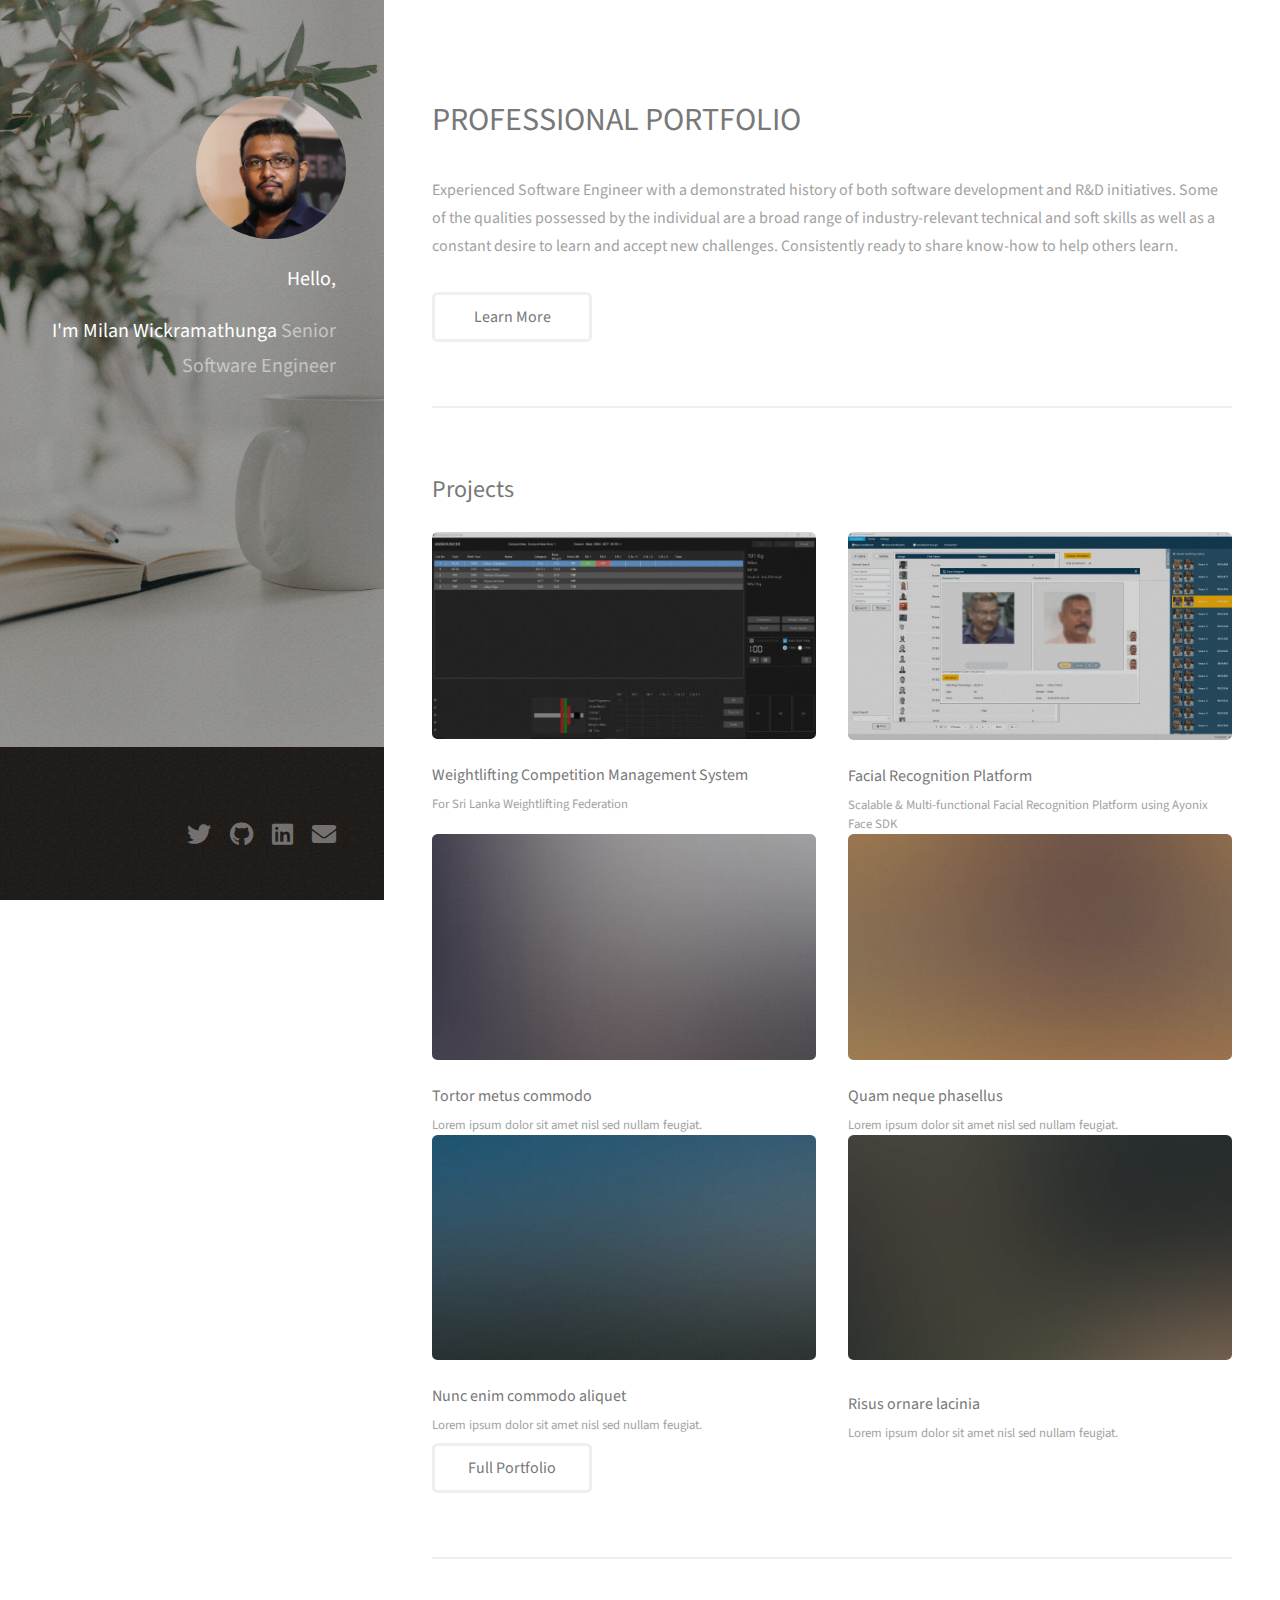
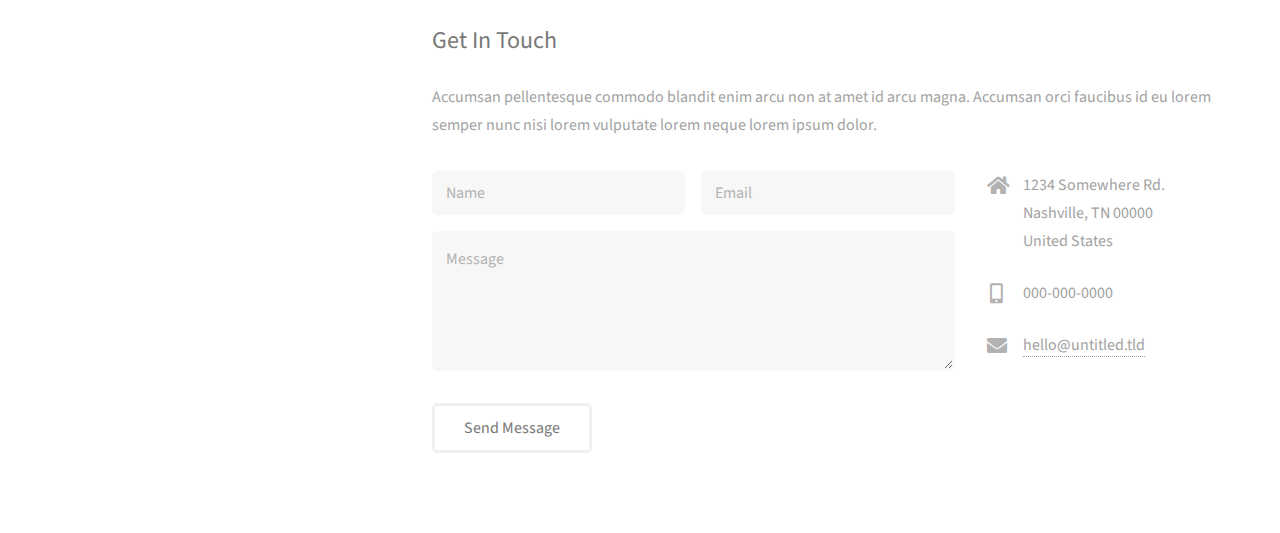
==== commit d34d0ff6: "add index, project1, project2" ====
--- a/index.html
+++ b/index.html
@@ -6,7 +6,7 @@
 -->
 <html>
 	<head>
-		<title>Strata by HTML5 UP</title>
+		<title>Milan Wickramathunga</title>
 		<meta charset="utf-8" />
 		<meta name="viewport" content="width=device-width, initial-scale=1, user-scalable=no" />
 		<link rel="stylesheet" href="assets/css/main.css" />
@@ -16,10 +16,11 @@
 		<!-- Header -->
 			<header id="header">
 				<div class="inner">
-					<a href="#" class="image avatar"><img src="images/avatar.jpg" alt="" /></a>
-					<h1><strong>I am Strata</strong>, a super simple<br />
-					responsive site template freebie<br />
-					crafted by <a href="http://html5up.net">HTML5 UP</a>.</h1>
+					<a href="#" class="image-container avatar" style="margin-right: 2.5em;"><img src="images/avatar.jpg" style="width: 150%" alt="" /></a>
+					<h3>Hello,</h3>
+					<h1><strong>I'm Milan Wickramathunga</strong><br />
+								Senior Software Engineer<br />
+					</h1>
 				</div>
 			</header>
 
@@ -29,41 +30,40 @@
 				<!-- One -->
 					<section id="one">
 						<header class="major">
-							<h2>Ipsum lorem dolor aliquam ante commodo<br />
-							magna sed accumsan arcu neque.</h2>
+							<h2>PROFESSIONAL PORTFOLIO</h2>
 						</header>
-						<p>Accumsan orci faucibus id eu lorem semper. Eu ac iaculis ac nunc nisi lorem vulputate lorem neque cubilia ac in adipiscing in curae lobortis tortor primis integer massa adipiscing id nisi accumsan pellentesque commodo blandit enim arcu non at amet id arcu magna. Accumsan orci faucibus id eu lorem semper nunc nisi lorem vulputate lorem neque cubilia.</p>
+						<p>Experienced Software Engineer with a demonstrated history of both software development and R&D initiatives. Some of the qualities possessed by the individual are a broad range of industry-relevant technical and soft skills as well as a constant desire to learn and accept new challenges. Consistently ready to share know-how to help others learn.</p>
 						<ul class="actions">
-							<li><a href="#" class="button">Learn More</a></li>
+							<li><a href="/project1.html" class="button">Learn More</a></li>
 						</ul>
 					</section>
 
 				<!-- Two -->
 					<section id="two">
-						<h2>Recent Work</h2>
+						<h2>Projects</h2>
 						<div class="row">
 							<article class="col-6 col-12-xsmall work-item">
-								<a href="images/fulls/01.jpg" class="image fit thumb"><img src="images/thumbs/01.jpg" alt="" /></a>
-								<h3>Magna sed consequat tempus</h3>
-								<p>Lorem ipsum dolor sit amet nisl sed nullam feugiat.</p>
-							</article>
-							<article class="col-6 col-12-xsmall work-item">
-								<a href="images/fulls/02.jpg" class="image fit thumb"><img src="images/thumbs/02.jpg" alt="" /></a>
-								<h3>Ultricies lacinia interdum</h3>
-								<p>Lorem ipsum dolor sit amet nisl sed nullam feugiat.</p>
-							</article>
-							<article class="col-6 col-12-xsmall work-item">
-								<a href="images/fulls/03.jpg" class="image fit thumb"><img src="images/thumbs/03.jpg" alt="" /></a>
+								<a href="project1.html" class="image-container fit thumb"><div><img src="images/project1/1.png" alt="" /></div></a>
+								<h3>Weightlifting Competition Management System</h3>
+								<p>For Sri Lanka Weightlifting Federation</p>
+							</article>
+							<article class="col-6 col-12-xsmall work-item">
+								<a href="project2.html" class="image-container fit thumb"><img src="images/project2/1.jpg" alt="" /></a>
+								<h3>Facial Recognition Platform</h3>
+								<p>Scalable & Multi-functional Facial Recognition Platform using Ayonix Face SDK</p>
+							</article>
+							<article class="col-6 col-12-xsmall work-item">
+								<a href="images/fulls/03.jpg" class="image-container fit thumb"><img src="images/thumbs/03.jpg" alt="" /></a>
 								<h3>Tortor metus commodo</h3>
 								<p>Lorem ipsum dolor sit amet nisl sed nullam feugiat.</p>
 							</article>
 							<article class="col-6 col-12-xsmall work-item">
-								<a href="images/fulls/04.jpg" class="image fit thumb"><img src="images/thumbs/04.jpg" alt="" /></a>
+								<a href="images/fulls/04.jpg" class="image-container fit thumb"><img src="images/thumbs/04.jpg" alt="" /></a>
 								<h3>Quam neque phasellus</h3>
 								<p>Lorem ipsum dolor sit amet nisl sed nullam feugiat.</p>
 							</article>
 							<article class="col-6 col-12-xsmall work-item">
-								<a href="images/fulls/05.jpg" class="image fit thumb"><img src="images/thumbs/05.jpg" alt="" /></a>
+								<a href="images/fulls/05.jpg" class="image-container fit thumb"><img src="images/thumbs/05.jpg" alt="" /></a>
 								<h3>Nunc enim commodo aliquet</h3>
 								<p>Lorem ipsum dolor sit amet nisl sed nullam feugiat.</p>
 							</article>
@@ -442,12 +442,10 @@
 					<ul class="icons">
 						<li><a href="#" class="icon brands fa-twitter"><span class="label">Twitter</span></a></li>
 						<li><a href="#" class="icon brands fa-github"><span class="label">Github</span></a></li>
-						<li><a href="#" class="icon brands fa-dribbble"><span class="label">Dribbble</span></a></li>
+						<li><a href="https://www.linkedin.com/in/milan-wickramathunga-621171b6/" target="_blank" class="icon brands fa-linkedin"><span class="label">LinkedIn</span></a></li>
 						<li><a href="#" class="icon solid fa-envelope"><span class="label">Email</span></a></li>
 					</ul>
-					<ul class="copyright">
-						<li>&copy; Untitled</li><li>Design: <a href="http://html5up.net">HTML5 UP</a></li>
-					</ul>
+				
 				</div>
 			</footer>
 
--- a/assets/css/main.css
+++ b/assets/css/main.css
@@ -2035,16 +2035,123 @@
 			font-family: 'Font Awesome 5 Brands';
 		}
 
+
+		.image {
+			border-radius: 0.35em;
+			border: 0;
+			display: inline-block;
+			position: relative;
+		}
+	
+			.image:before {
+				/* -moz-transition: opacity 0.2s ease-in-out;
+				-webkit-transition: opacity 0.2s ease-in-out;
+				-ms-transition: opacity 0.2s ease-in-out;
+				transition: opacity 0.2s ease-in-out; */
+				border-radius: 0.35em;
+				content: '';
+				display: block;
+				height: 100%;
+				left: 0;
+				/* opacity: 0.5; */
+				position: absolute;
+				top: 0;
+				width: 100%;
+			}
+	
+			.image.thumb {
+				text-align: center;
+			}
+	
+				.image.thumb:after {
+					/* -moz-transition: opacity 0.2s ease-in-out;
+					-webkit-transition: opacity 0.2s ease-in-out;
+					-ms-transition: opacity 0.2s ease-in-out;
+					transition: opacity 0.2s ease-in-out; */
+					border-radius: 0.35em;
+					border: solid 3px rgba(255, 255, 255, 0.5);
+					color: #fff;
+
+					display: inline-block;
+					font-size: 0.8em;
+					font-weight: 400;
+					left: 50%;
+					line-height: 2.25em;
+					margin: -1.25em 0 0 -3em;
+					/* opacity: 0; */
+					padding: 0 1.5em;
+					position: absolute;
+					text-align: center;
+					/* text-decoration: none; */
+					top: 50%;
+					white-space: nowrap;
+				}
+	
+				.image.thumb:hover:after {
+					opacity: 1.0;
+				}
+	
+				.image.thumb:hover:before {
+					opacity: 1.0;
+				}
+	
+			.image img {
+				border-radius: 0.35em;
+				display: block;
+			}
+	
+			.image.left {
+				float: left;
+				margin: 0 1.5em 1em 0;
+				top: 0.25em;
+			}
+	
+			.image.right {
+				float: right;
+				margin: 0 0 1em 1.5em;
+				top: 0.25em;
+			}
+	
+			.image.left, .image.right {
+				max-width: 40%;
+			}
+	
+				.image.left img, .image.right img {
+					width: 100%;
+				}
+	
+			.image.fit {
+				display: block;
+				margin: 0 0 2em 0;
+				width: 100%;
+			}
+	
+				.image.fit img {
+					width: 100%;
+				}
+	
+			.image.avatar {
+				border-radius: 100%;
+			}
+	
+				.image.avatar:before {
+					display: none;
+				}
+	
+				.image.avatar img {
+					border-radius: 100%;
+					width: 100%;
+				}
 /* Image */
 
-	.image {
+	.image-container {
 		border-radius: 0.35em;
 		border: 0;
 		display: inline-block;
 		position: relative;
 	}
 
-		.image:before {
+		.image-container:before {
 			-moz-transition: opacity 0.2s ease-in-out;
 			-webkit-transition: opacity 0.2s ease-in-out;
 			-ms-transition: opacity 0.2s ease-in-out;
@@ -2061,11 +2168,11 @@
 			width: 100%;
 		}
 
-		.image.thumb {
+		.image-container.thumb {
 			text-align: center;
 		}
 
-			.image.thumb:after {
+			.image-container.thumb:after {
 				-moz-transition: opacity 0.2s ease-in-out;
 				-webkit-transition: opacity 0.2s ease-in-out;
 				-ms-transition: opacity 0.2s ease-in-out;
@@ -2089,59 +2196,59 @@
 				white-space: nowrap;
 			}
 
-			.image.thumb:hover:after {
+			.image-container.thumb:hover:after {
 				opacity: 1.0;
 			}
 
-			.image.thumb:hover:before {
+			.image-container.thumb:hover:before {
 				background: url("images/overlay.png"), url("images/overlay.png");
 				opacity: 1.0;
 			}
 
-		.image img {
+		.image-container img {
 			border-radius: 0.35em;
 			display: block;
 		}
 
-		.image.left {
+		.image-container.left {
 			float: left;
 			margin: 0 1.5em 1em 0;
 			top: 0.25em;
 		}
 
-		.image.right {
+		.image-container.right {
 			float: right;
 			margin: 0 0 1em 1.5em;
 			top: 0.25em;
 		}
 
-		.image.left, .image.right {
+		.image-container.left, .image-container.right {
 			max-width: 40%;
 		}
 
-			.image.left img, .image.right img {
+			.image-container.left img, .image-container.right img {
 				width: 100%;
 			}
 
-		.image.fit {
+		.image-container.fit {
 			display: block;
 			margin: 0 0 2em 0;
 			width: 100%;
 		}
 
-			.image.fit img {
+			.image-container.fit img {
 				width: 100%;
 			}
 
-		.image.avatar {
+		.image-container.avatar {
 			border-radius: 100%;
 		}
 
-			.image.avatar:before {
+			.image-container.avatar:before {
 				display: none;
 			}
 
-			.image.avatar img {
+			.image-container.avatar img {
 				border-radius: 100%;
 				width: 100%;
 			}
@@ -2554,10 +2661,10 @@
 /* Work Item */
 
 	.work-item {
-		margin: 0 0 2em 0;
-	}
-
-		.work-item .image {
+		margin: 0 0 0 0;
+	}
+
+		.work-item .image-container {
 			margin: 0 0 1.5em 0;
 		}
 
@@ -2596,7 +2703,7 @@
 		background-image: url("images/overlay.png"), url("../../images/bg.jpg");
 		background-position: top left,							top left;
 		background-repeat: repeat,								no-repeat;
-		background-size: auto,								150%;
+		background-size: auto,								130%;
 		color: rgba(255, 255, 255, 0.5);
 		height: 100%;
 		left: 0;
@@ -2604,7 +2711,7 @@
 		position: fixed;
 		text-align: right;
 		top: 0;
-		width: 35%;
+		width: 30%;
 	}
 
 		#header > * {
@@ -2638,7 +2745,7 @@
 			margin: 0;
 		}
 
-		#header .image.avatar {
+		#header .image-container.avatar {
 			margin: 0 0 1em 0;
 			width: 6.25em;
 		}
@@ -2683,7 +2790,7 @@
 
 	#main {
 		margin-left: 35%;
-		max-width: 54em;
+		/* max-width: 54em; */
 		padding: 8em 4em 4em 4em;
 		width: calc(100% - 35%);
 	}
@@ -2959,11 +3066,11 @@
 
 /* Touch */
 
-	body.is-touch .image.thumb:before {
+	body.is-touch .image-container.thumb:before {
 		opacity: 0.5 !important;
 	}
 
-	body.is-touch .image.thumb:after {
+	body.is-touch .image-container.thumb:after {
 		display: none !important;
 	}
 
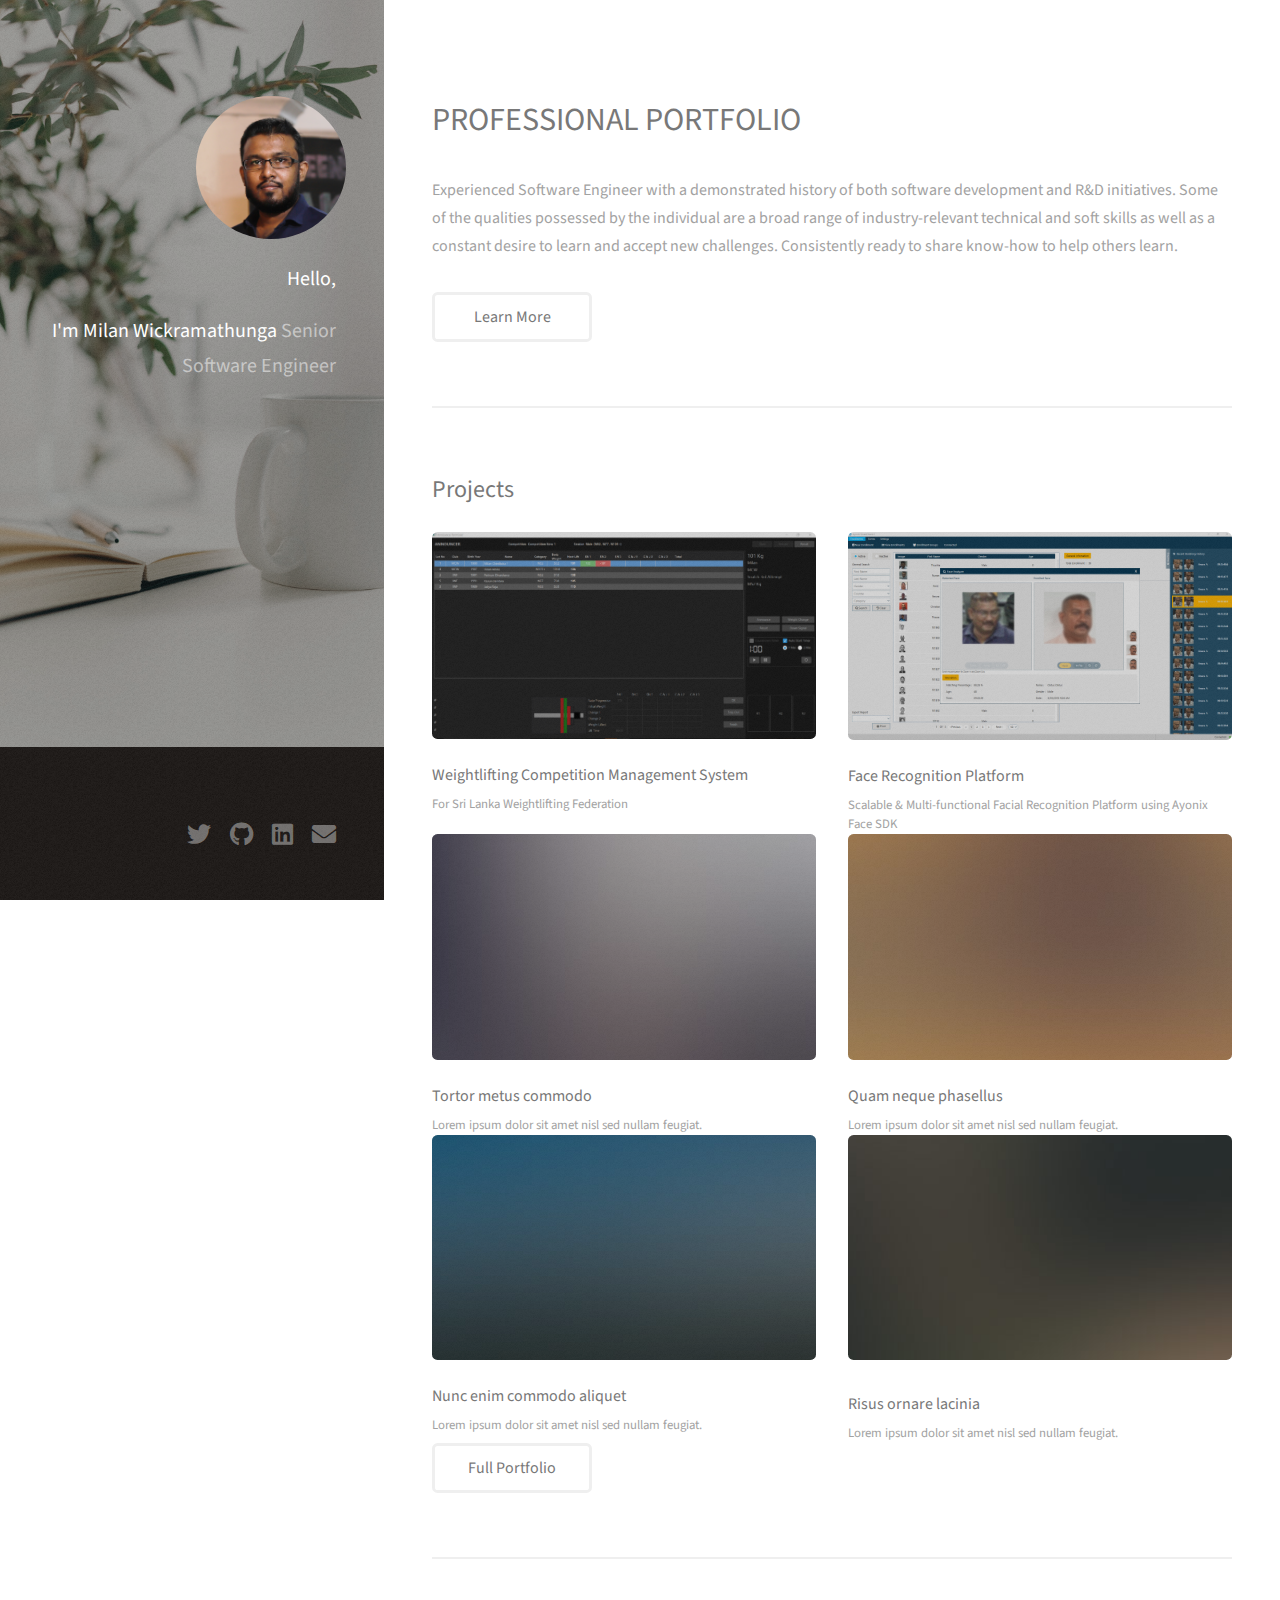
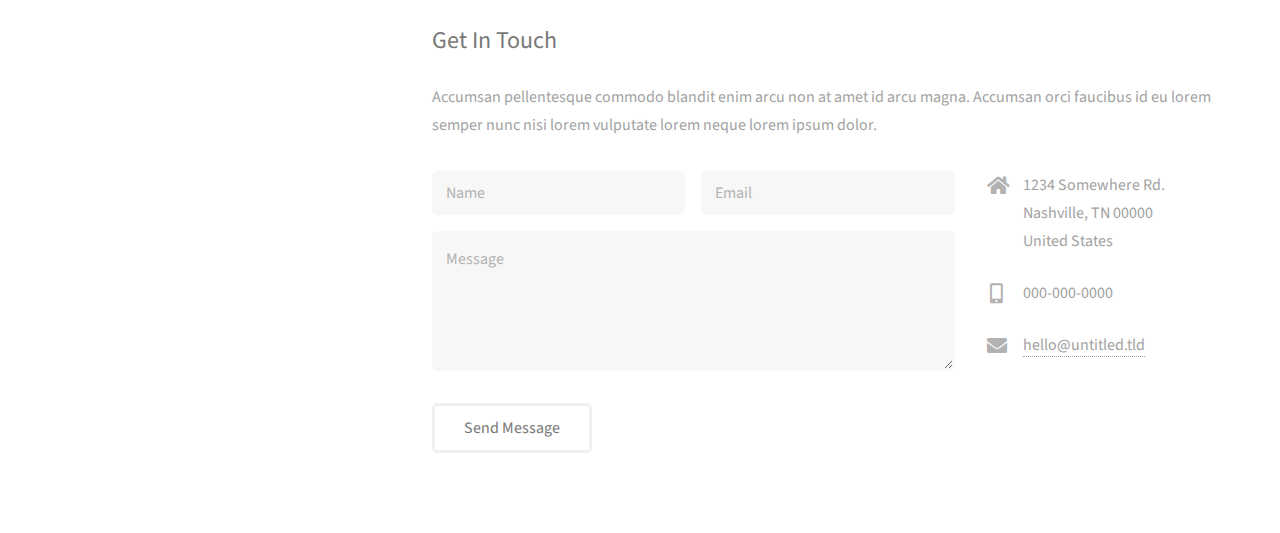
==== commit 0c78aa3d: "project2 modi" ====
--- a/index.html
+++ b/index.html
@@ -49,7 +49,7 @@
 							</article>
 							<article class="col-6 col-12-xsmall work-item">
 								<a href="project2.html" class="image-container fit thumb"><img src="images/project2/1.jpg" alt="" /></a>
-								<h3>Facial Recognition Platform</h3>
+								<h3>Face Recognition Platform</h3>
 								<p>Scalable & Multi-functional Facial Recognition Platform using Ayonix Face SDK</p>
 							</article>
 							<article class="col-6 col-12-xsmall work-item">
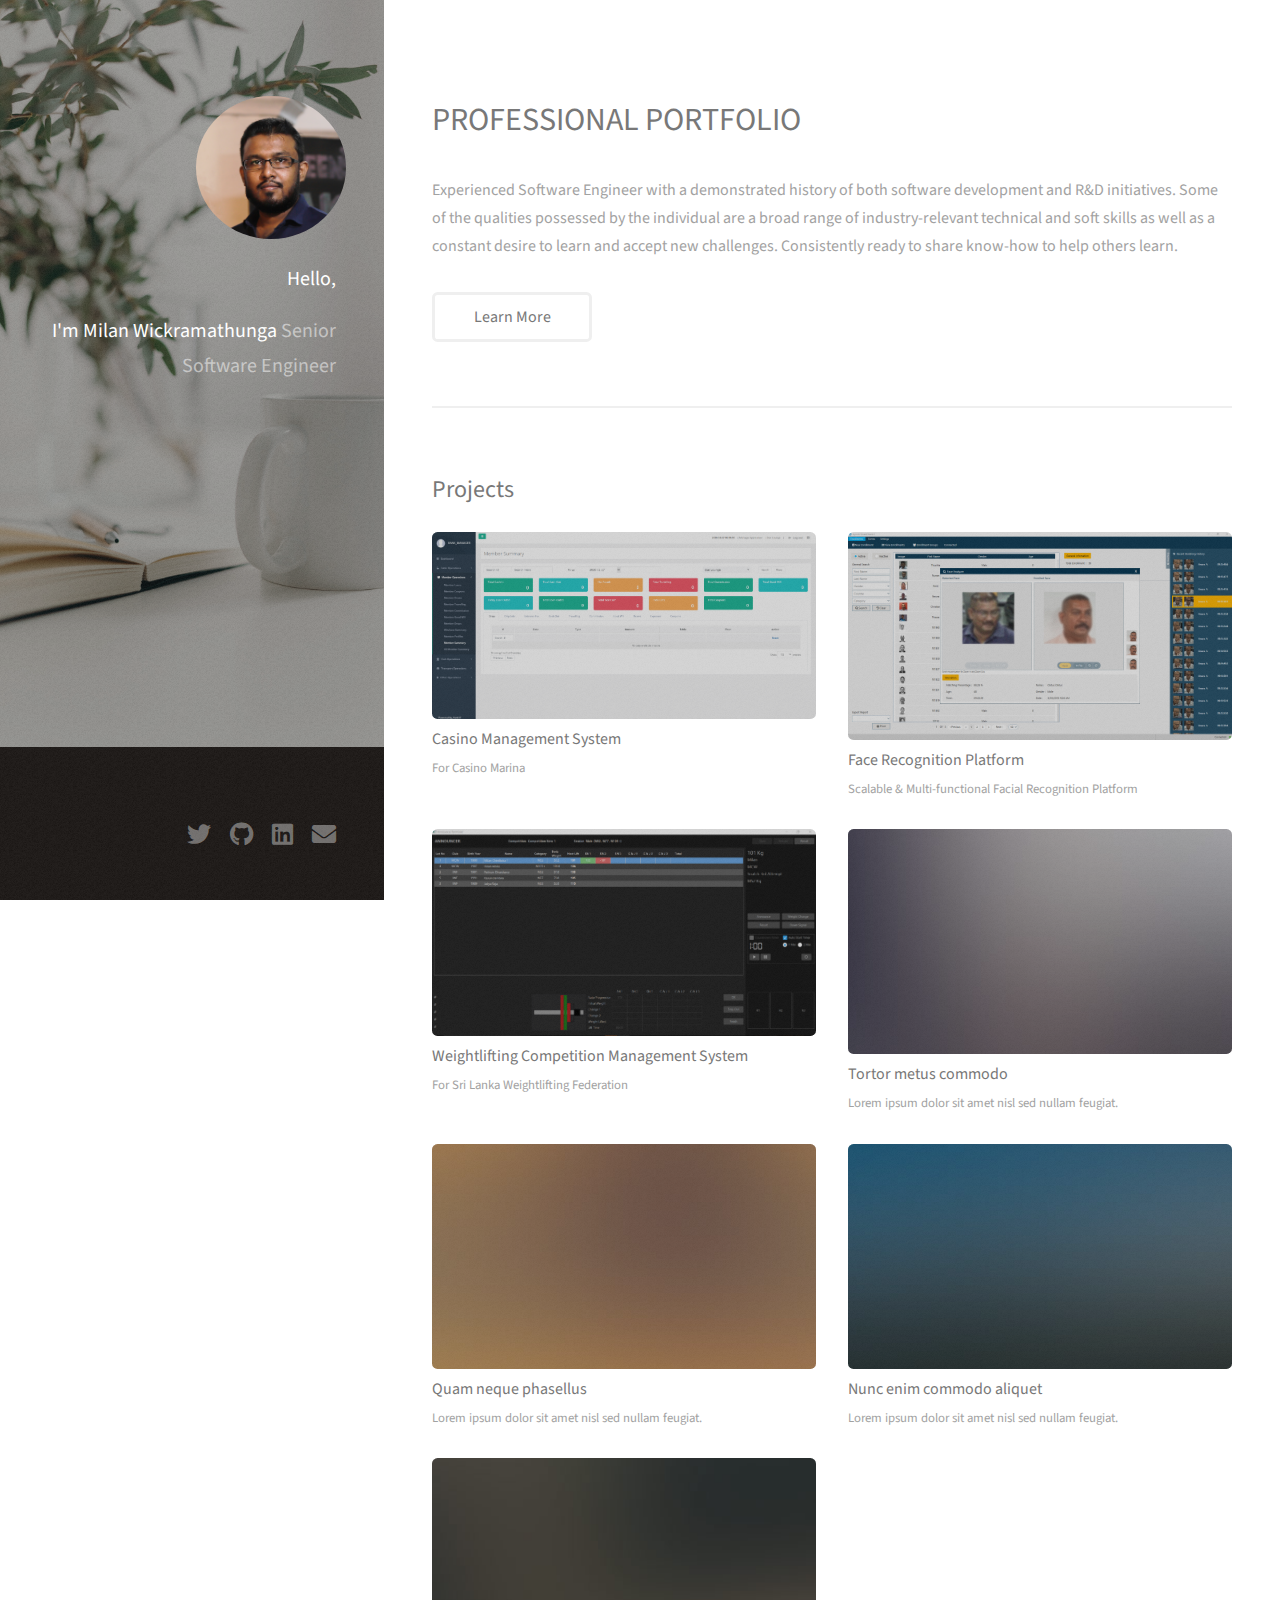
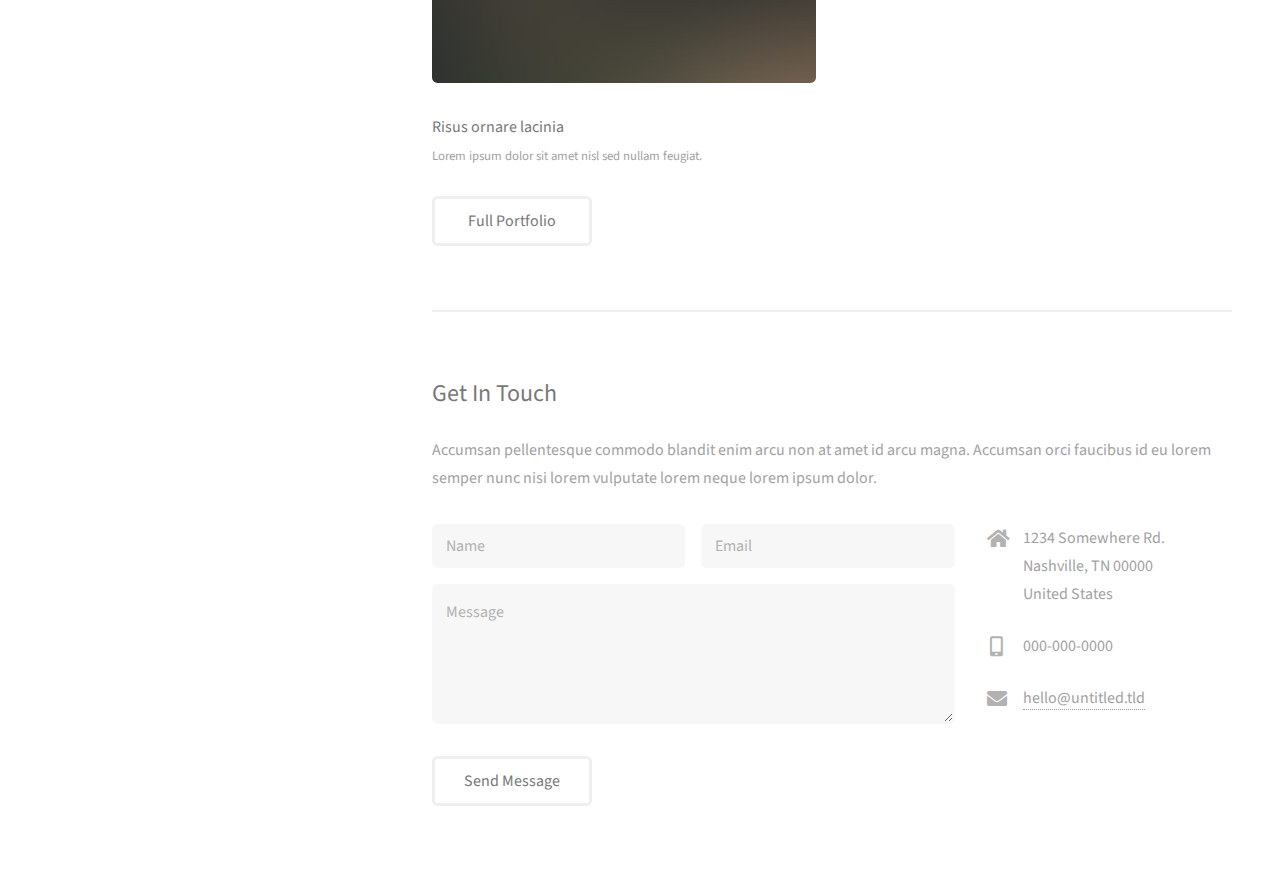
==== commit 8d5b32c2: "add index, project1, project2, project 3" ====
--- a/index.html
+++ b/index.html
@@ -43,15 +43,20 @@
 						<h2>Projects</h2>
 						<div class="row">
 							<article class="col-6 col-12-xsmall work-item">
+								<a href="project3.html" class="image-container fit thumb"><div><img src="images/project3/2.png" alt="" /></div></a>
+								<h3>Casino Management System</h3>
+								<p>For Casino Marina</p>
+							</article>
+							<article class="col-6 col-12-xsmall work-item">
+								<a href="project2.html" class="image-container fit thumb"><img src="images/project2/1.jpg" alt="" /></a>
+								<h3>Face Recognition Platform</h3>
+								<p>Scalable & Multi-functional Facial Recognition Platform</p>
+							</article>
+							<article class="col-6 col-12-xsmall work-item">
 								<a href="project1.html" class="image-container fit thumb"><div><img src="images/project1/1.png" alt="" /></div></a>
 								<h3>Weightlifting Competition Management System</h3>
 								<p>For Sri Lanka Weightlifting Federation</p>
-							</article>
-							<article class="col-6 col-12-xsmall work-item">
-								<a href="project2.html" class="image-container fit thumb"><img src="images/project2/1.jpg" alt="" /></a>
-								<h3>Face Recognition Platform</h3>
-								<p>Scalable & Multi-functional Facial Recognition Platform using Ayonix Face SDK</p>
-							</article>
+							</article>			
 							<article class="col-6 col-12-xsmall work-item">
 								<a href="images/fulls/03.jpg" class="image-container fit thumb"><img src="images/thumbs/03.jpg" alt="" /></a>
 								<h3>Tortor metus commodo</h3>
--- a/assets/css/main.css
+++ b/assets/css/main.css
@@ -2661,11 +2661,11 @@
 /* Work Item */
 
 	.work-item {
-		margin: 0 0 0 0;
+		margin: 0 0 30px 0;
 	}
 
 		.work-item .image-container {
-			margin: 0 0 1.5em 0;
+			margin: 0 0 0.5em 0;
 		}
 
 		.work-item h3 {
